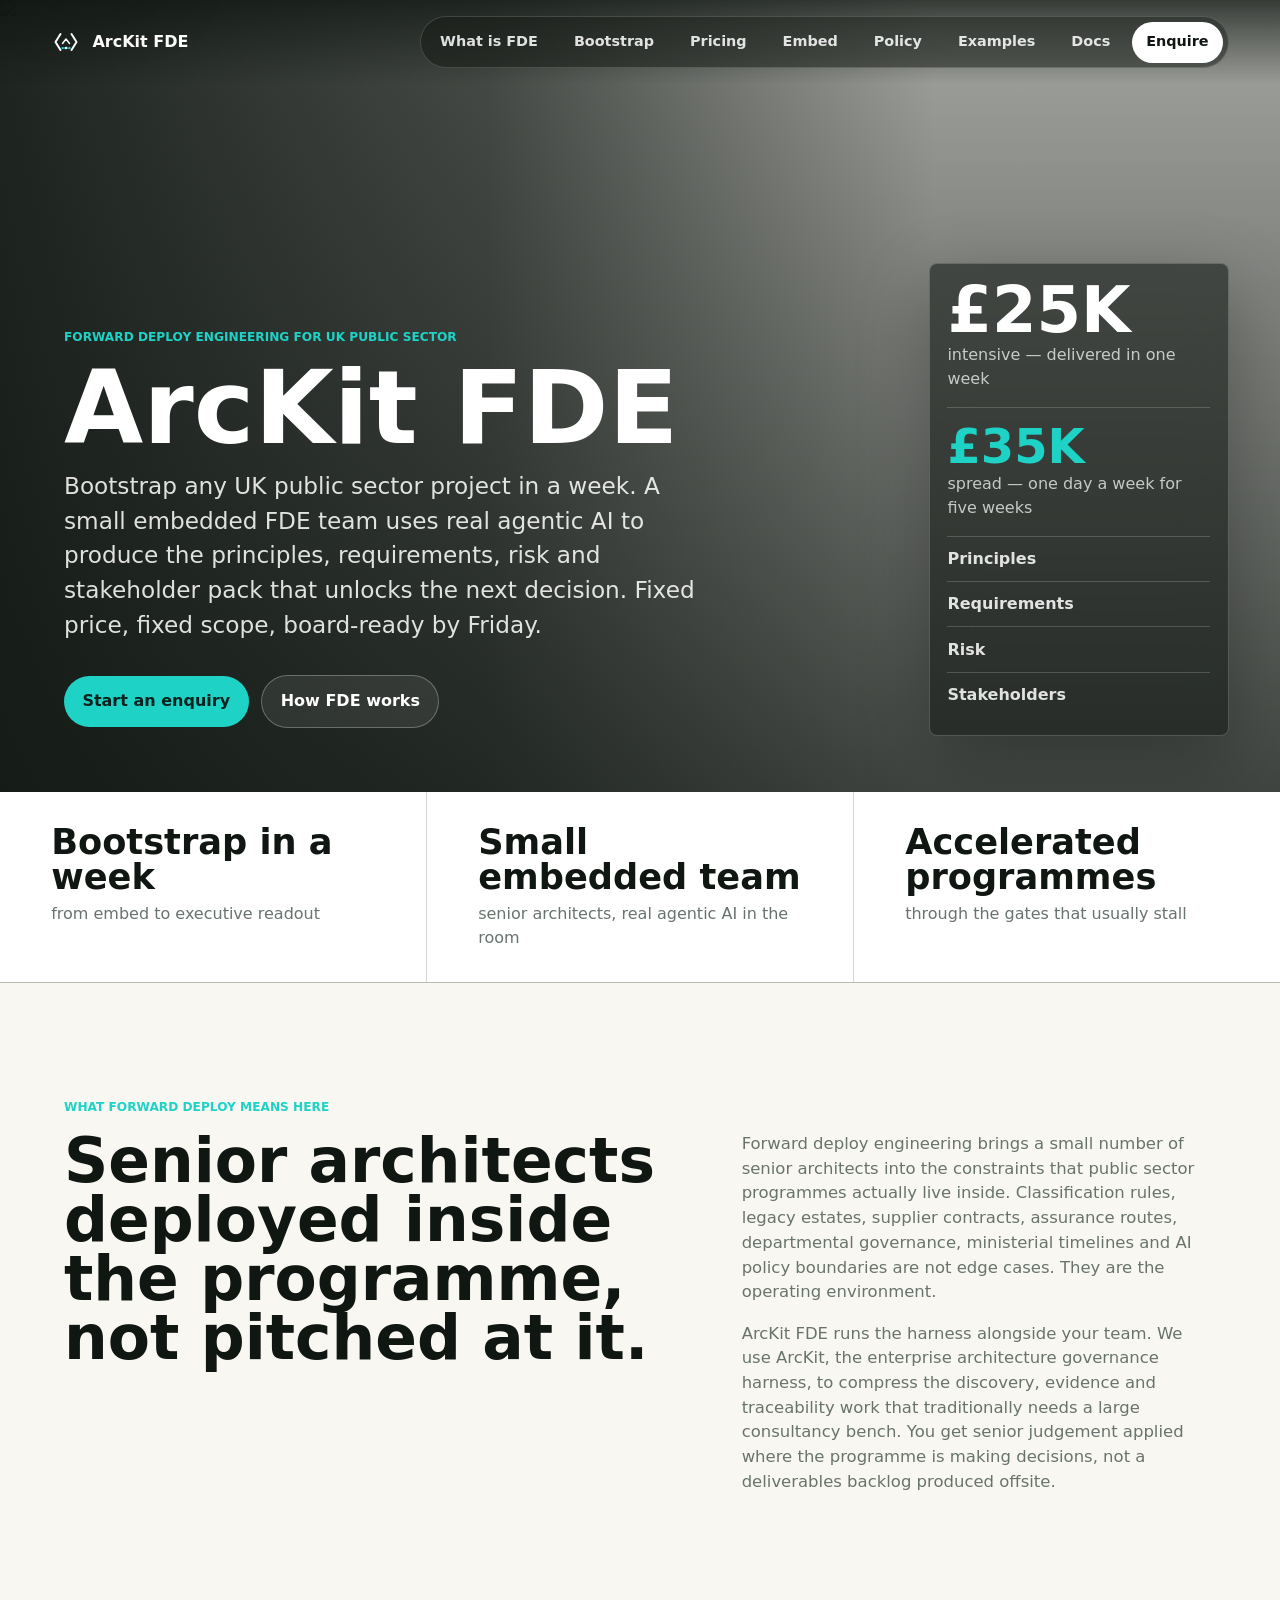
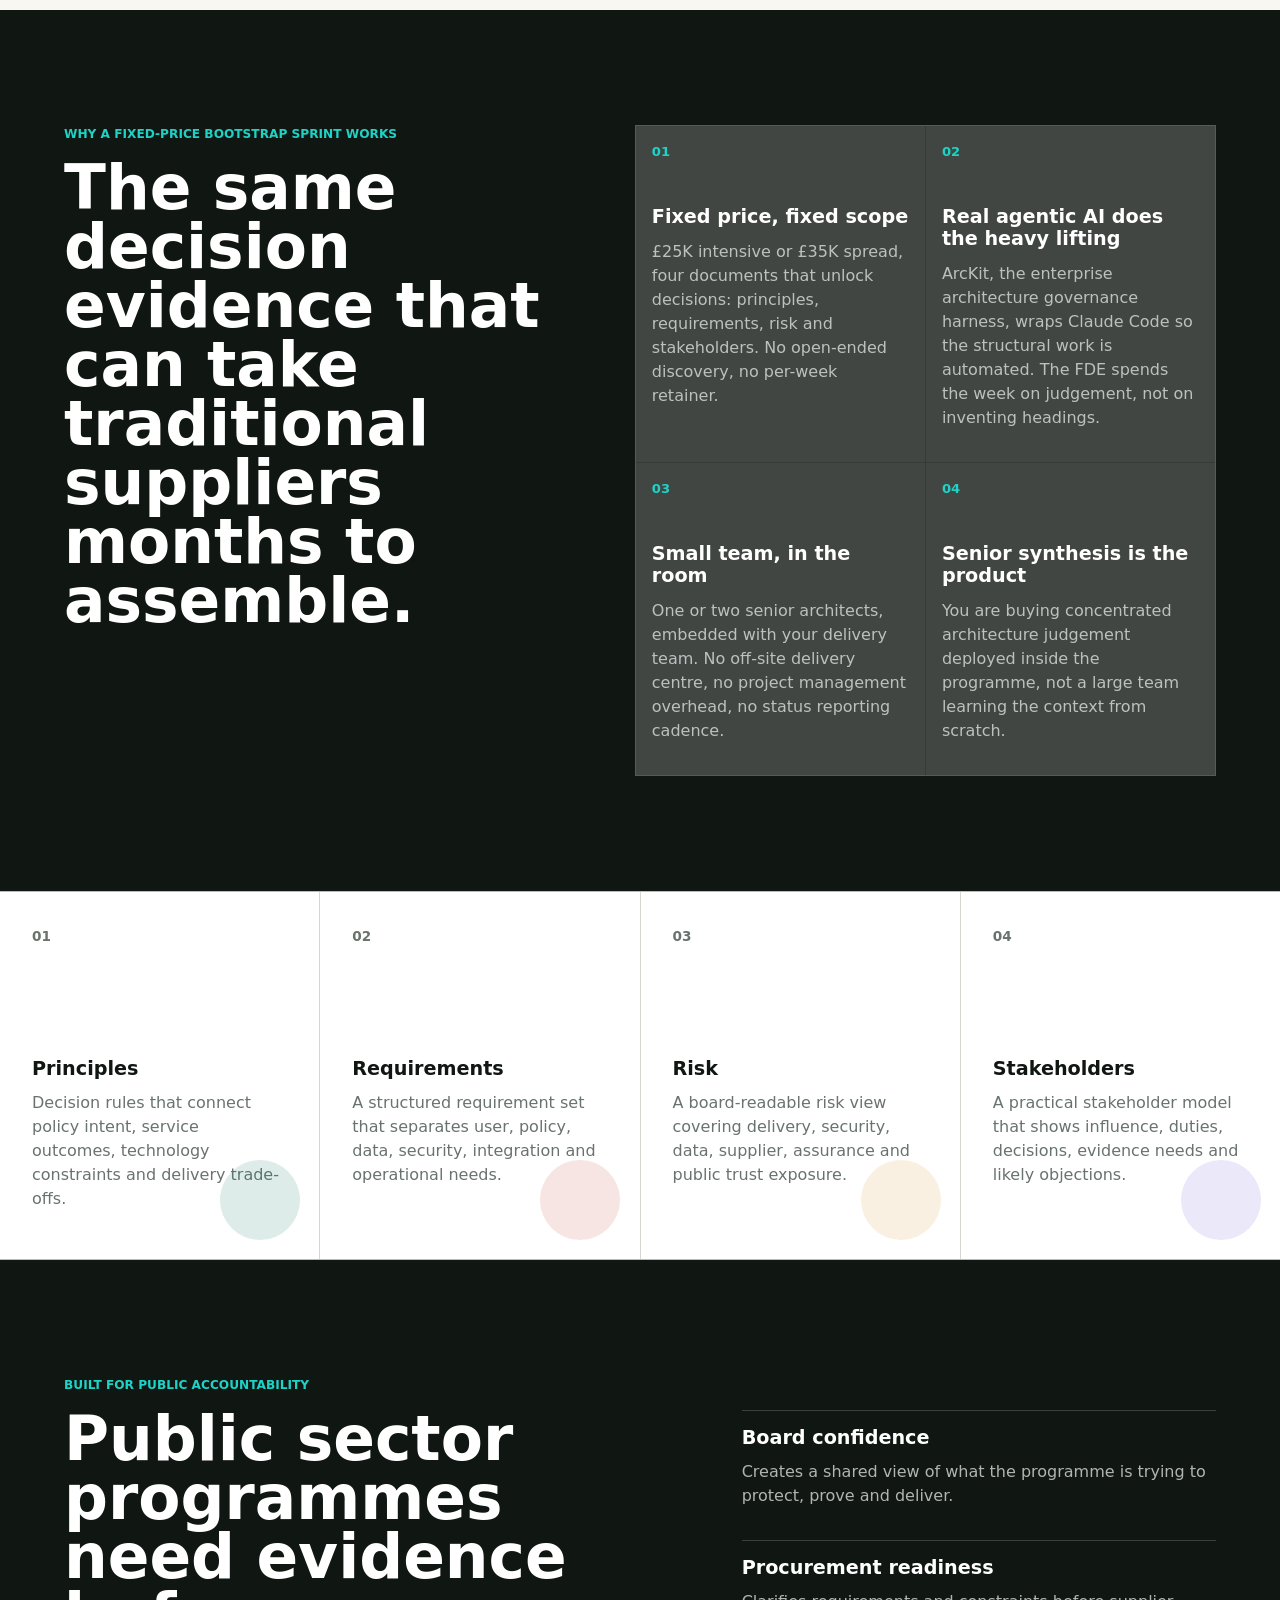
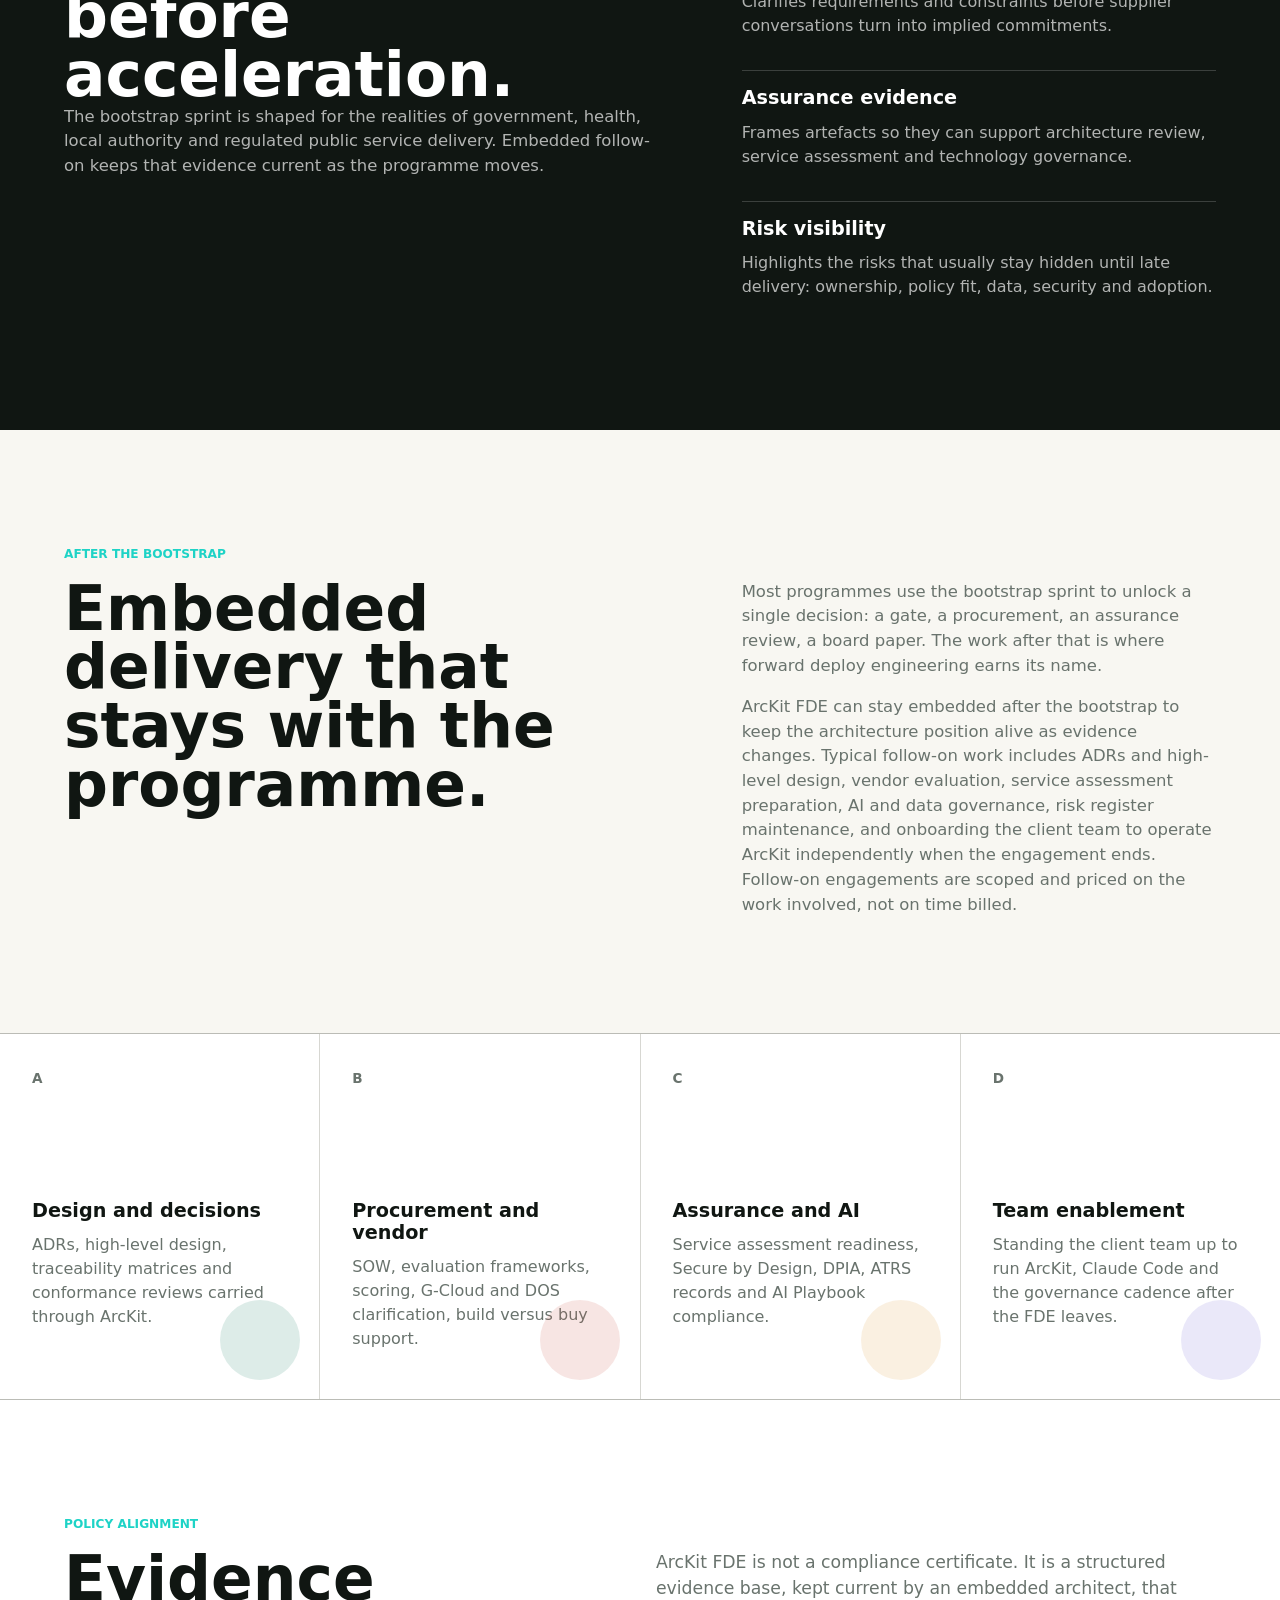
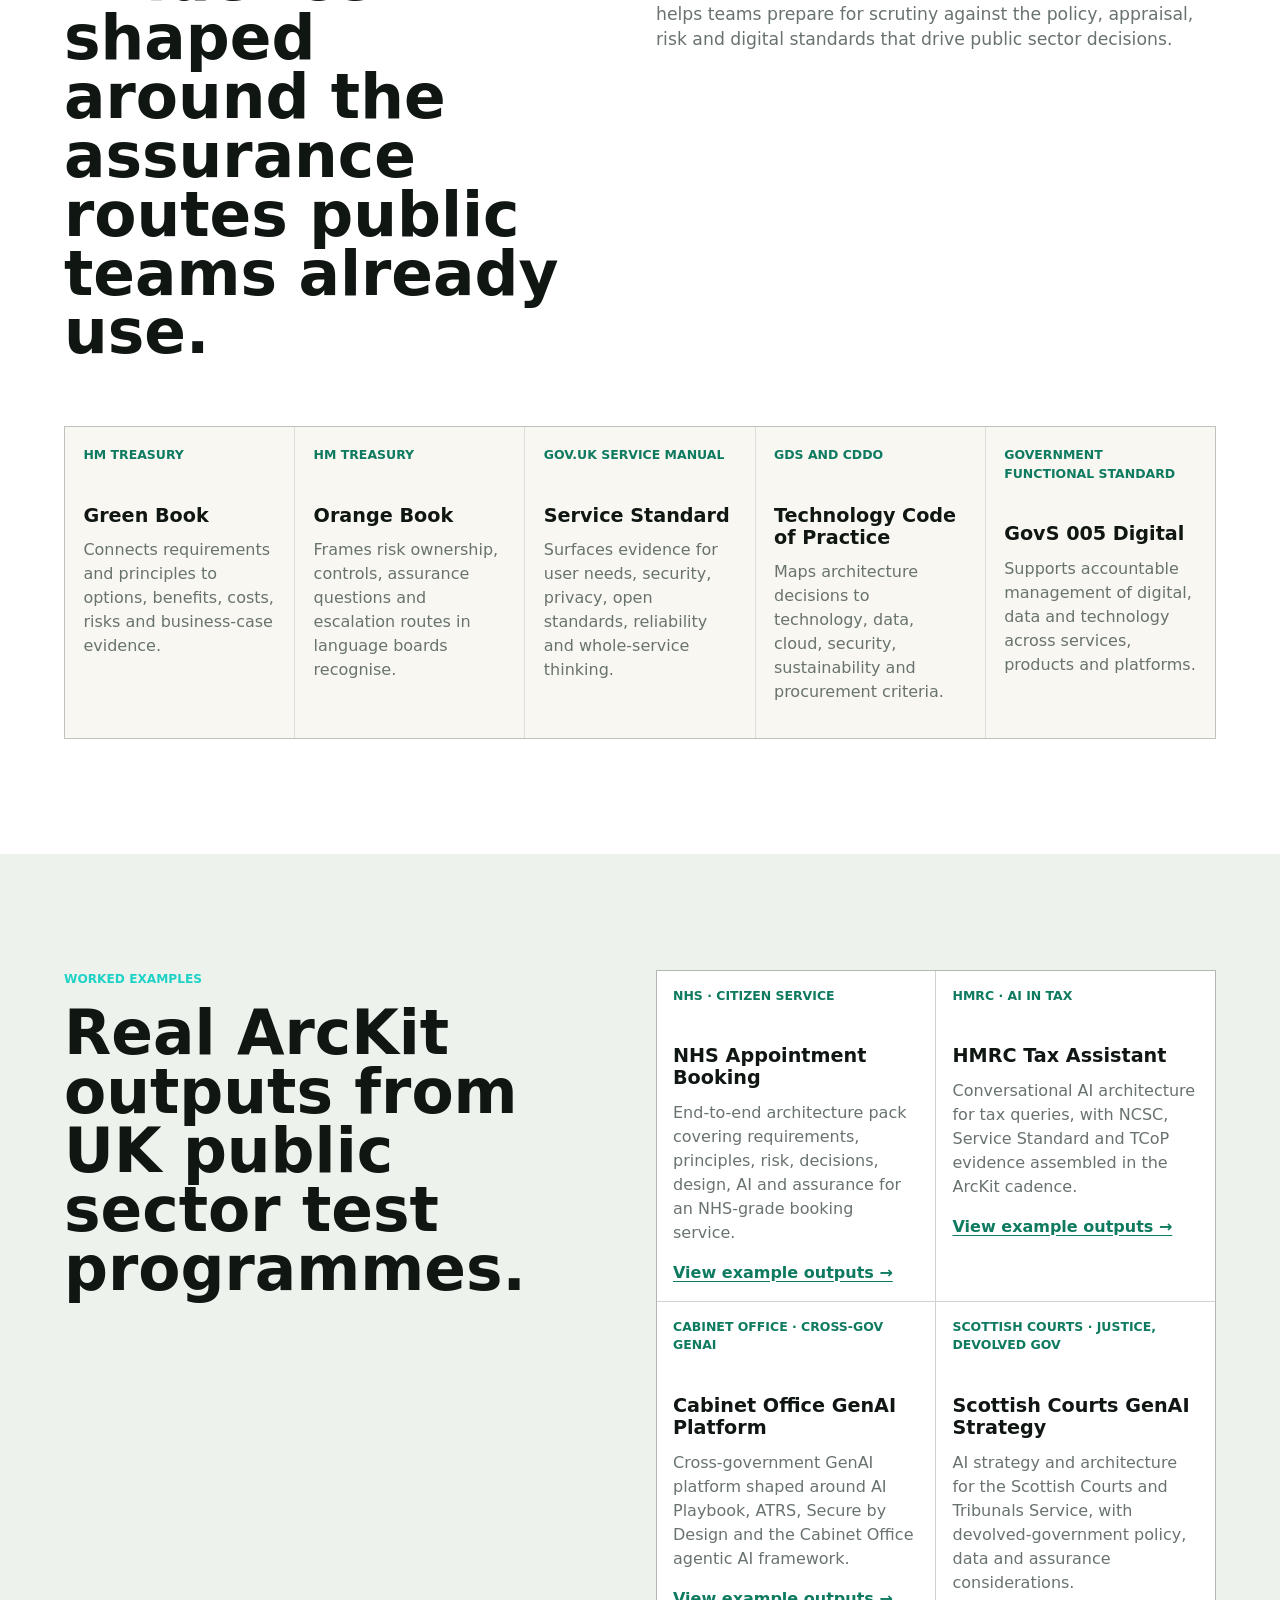
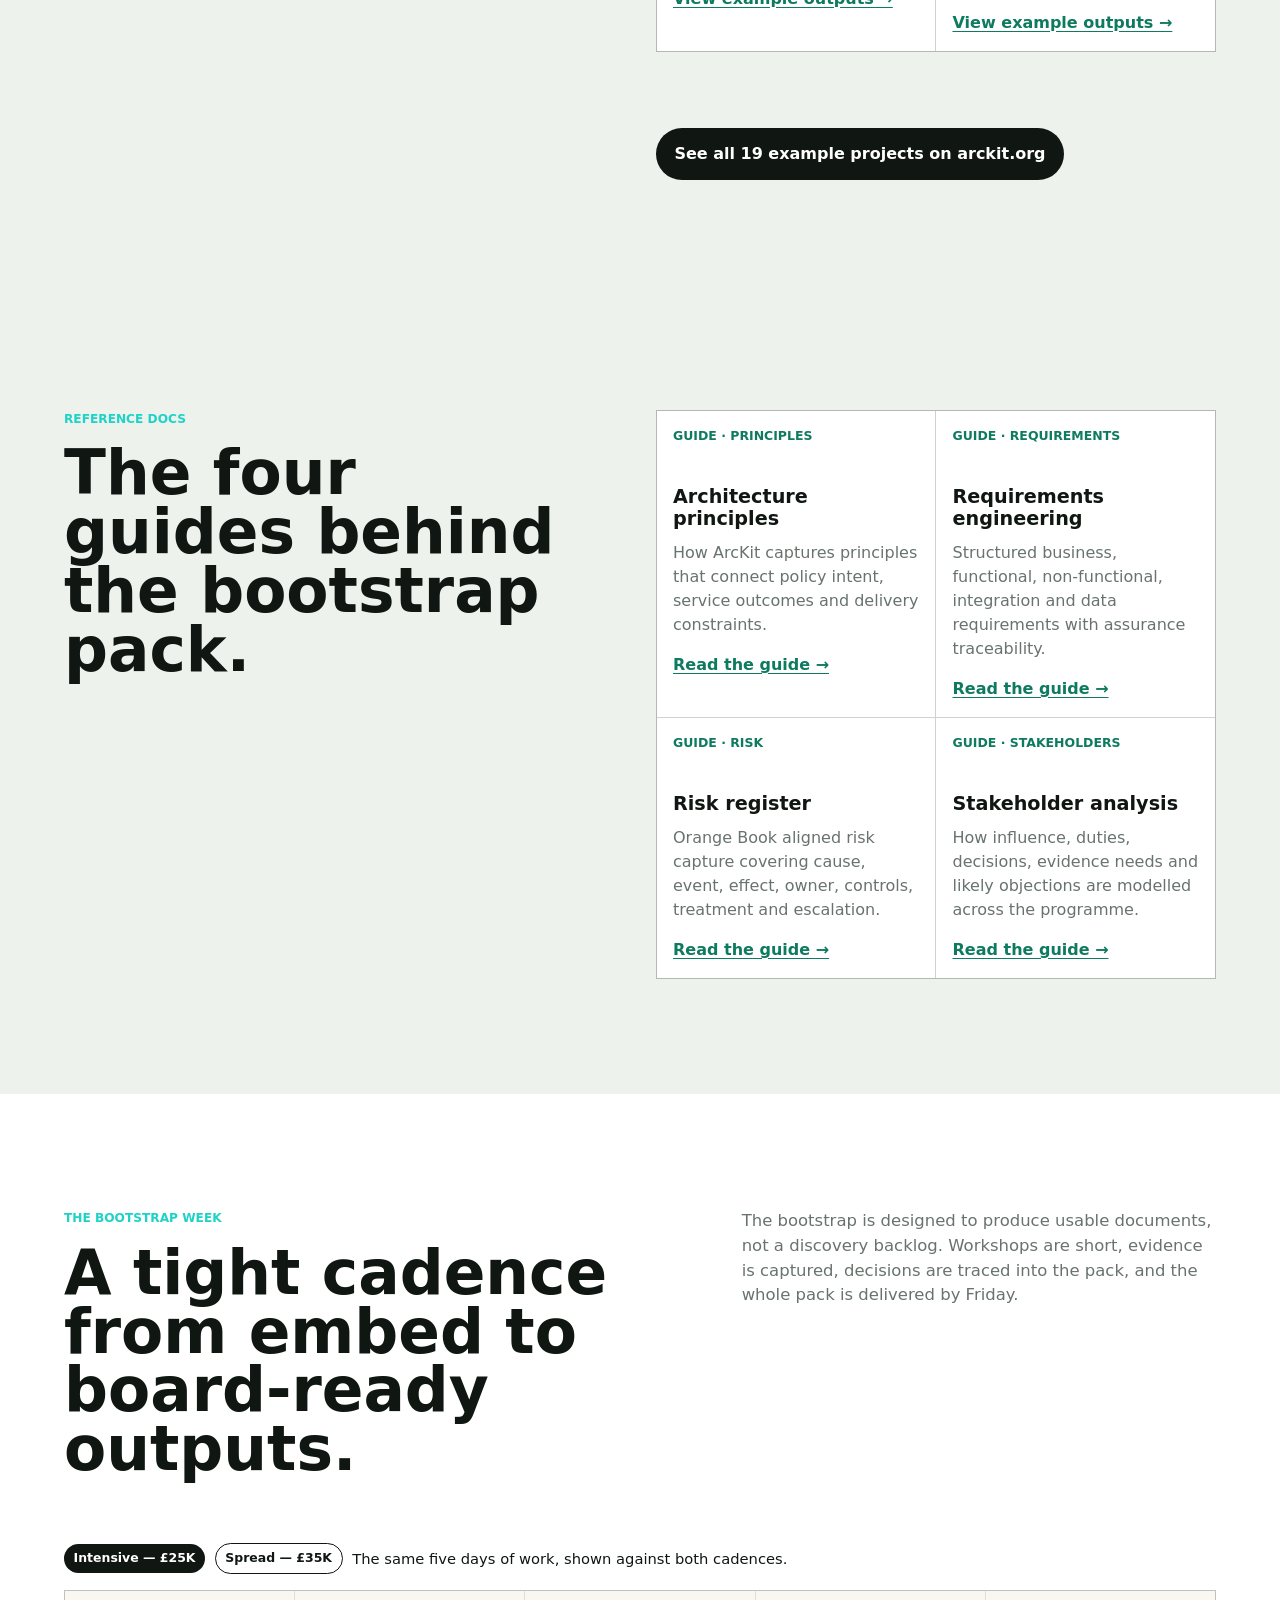
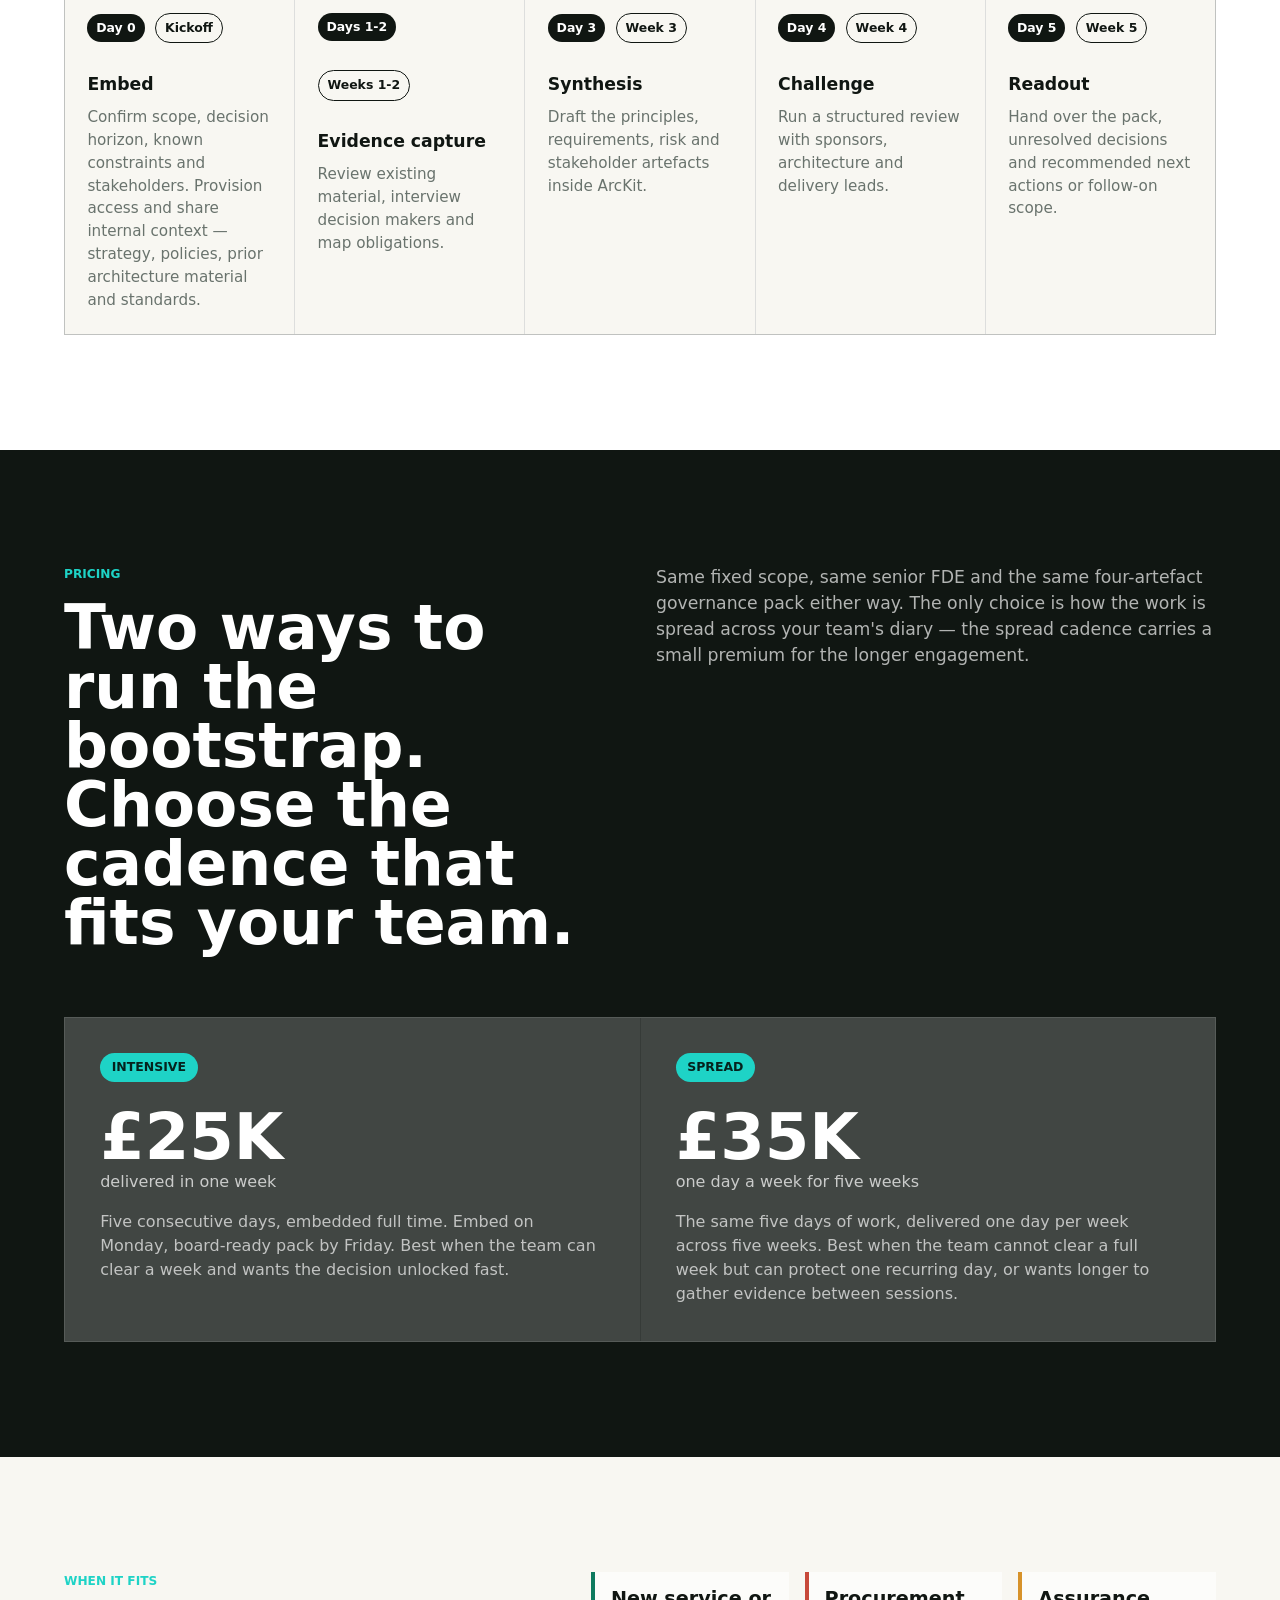
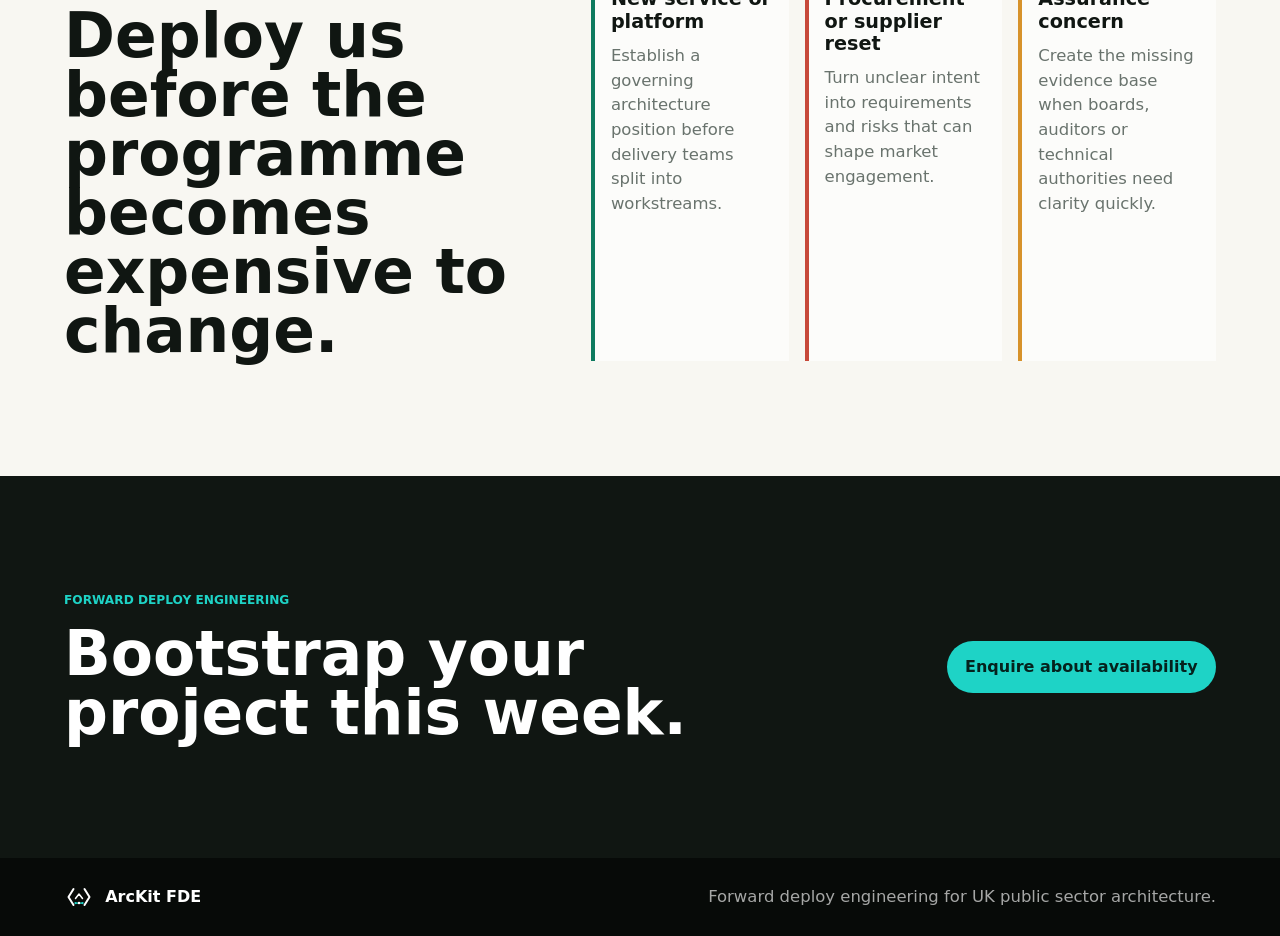
==== index.html @ bac1d110 "feat(brand): reposition FDE site to the harness Aligns the FDE site with the ArcKit v5.5.0 rebrand: " ====
<!doctype html>
<html lang="en">
  <head>
    <meta charset="utf-8">
    <meta name="viewport" content="width=device-width, initial-scale=1">
    <title>ArcKit FDE | Bootstrap any UK public sector project in a week</title>
    <meta
      name="description"
      content="ArcKit Forward Deploy Engineering bootstraps any UK public sector project. £25K intensive in one week, or £35K spread one day a week across five weeks — fixed price for principles, requirements, risk and stakeholders, delivered by embedded senior architects using real agentic AI."
    >
    <meta name="theme-color" content="#101612">
    <link rel="canonical" href="https://tractorjuice.github.io/arckit-fde/">
    <meta property="og:title" content="ArcKit FDE | Bootstrap any UK public sector project in a week">
    <meta
      property="og:description"
      content="Bootstrap any UK public sector project. £25K intensive in one week, or £35K spread across five weeks — fixed price for the four-artefact governance pack, delivered by a small embedded FDE team running real agentic AI."
    >
    <meta property="og:type" content="website">
    <meta property="og:url" content="https://tractorjuice.github.io/arckit-fde/">
    <meta property="og:image" content="https://tractorjuice.github.io/arckit-fde/assets/hero-governance-pack.png">
    <meta name="twitter:card" content="summary_large_image">
    <link rel="icon" href="assets/arckit-mark.svg" type="image/svg+xml">
    <link rel="stylesheet" href="styles.css">
    <script type="application/ld+json">
      {
        "@context": "https://schema.org",
        "@type": "ProfessionalService",
        "name": "ArcKit Forward Deploy Engineering",
        "alternateName": "ArcKit FDE",
        "url": "https://tractorjuice.github.io/arckit-fde/",
        "description": "Forward deploy engineering for UK public sector architecture. Bootstrap any project in a week. Senior architects embedded inside delivery teams using real agentic AI to produce decision-grade governance evidence and accelerate programme delivery.",
        "areaServed": "United Kingdom",
        "offers": [
          {
            "@type": "Offer",
            "name": "Bootstrap sprint — intensive",
            "description": "Fixed-price four-artefact governance pack delivered in one intensive week",
            "price": "25000",
            "priceCurrency": "GBP"
          },
          {
            "@type": "Offer",
            "name": "Bootstrap sprint — spread",
            "description": "Fixed-price four-artefact governance pack delivered one day a week across five weeks",
            "price": "35000",
            "priceCurrency": "GBP"
          }
        ],
        "email": "mark@firstliot.uk",
        "serviceType": "Forward deploy architecture engineering for UK public sector"
      }
    </script>
  </head>
  <body>
    <a class="skip-link" href="#main">Skip to content</a>

    <header class="site-header" aria-label="Primary navigation">
      <a class="brand" href="#top" aria-label="ArcKit FDE home">
        <img src="assets/arckit-mark.svg" width="30" height="30" alt="">
        <span>ArcKit FDE</span>
      </a>
      <button class="nav-toggle" type="button" aria-expanded="false" aria-controls="primary-nav" aria-label="Open menu" onclick="var n=document.getElementById('primary-nav');var o=n.classList.toggle('nav--open');this.setAttribute('aria-expanded',o);this.setAttribute('aria-label',o?'Close menu':'Open menu')">
        <span class="nav-toggle__bar" aria-hidden="true"></span>
        <span class="nav-toggle__bar" aria-hidden="true"></span>
        <span class="nav-toggle__bar" aria-hidden="true"></span>
      </button>
      <nav id="primary-nav" onclick="if(event.target.tagName==='A'){this.classList.remove('nav--open');var b=document.querySelector('.nav-toggle');if(b){b.setAttribute('aria-expanded','false');b.setAttribute('aria-label','Open menu')}}">
        <a href="#what">What is FDE</a>
        <a href="#offer">Bootstrap</a>
        <a href="#pricing">Pricing</a>
        <a href="#embed">Embed</a>
        <a href="#policy">Policy</a>
        <a href="#examples">Examples</a>
        <a href="#docs">Docs</a>
        <a class="nav-cta" href="mailto:mark@firstliot.uk?subject=ArcKit%20FDE%20enquiry">Enquire</a>
      </nav>
    </header>

    <main id="main">
      <section class="hero" id="top" aria-labelledby="hero-title">
        <img class="hero-media" src="assets/hero-governance-pack.png" width="1672" height="941" fetchpriority="high" alt="Architecture governance documents and dashboard in a public sector office">
        <div class="hero-shade" aria-hidden="true"></div>
        <div class="hero-content">
          <p class="eyebrow">Forward Deploy Engineering for UK public sector</p>
          <h1 id="hero-title">ArcKit FDE</h1>
          <p class="hero-copy">
            Bootstrap any UK public sector project in a week. A small embedded FDE team uses real agentic AI to produce the principles, requirements, risk and stakeholder pack that unlocks the next decision. Fixed price, fixed scope, board-ready by Friday.
          </p>
          <div class="hero-actions">
            <a class="button primary" href="mailto:mark@firstliot.uk?subject=ArcKit%20FDE%20enquiry">Start an enquiry</a>
            <a class="button secondary" href="#what">How FDE works</a>
          </div>
        </div>
        <aside class="hero-panel" aria-label="Engagement summary">
          <span class="price">£25K</span>
          <span class="price-note">intensive &mdash; delivered in one week</span>
          <span class="price price-alt">£35K</span>
          <span class="price-note">spread &mdash; one day a week for five weeks</span>
          <span class="panel-line">Principles</span>
          <span class="panel-line">Requirements</span>
          <span class="panel-line">Risk</span>
          <span class="panel-line">Stakeholders</span>
        </aside>
      </section>

      <section class="signal-band" aria-label="Forward deploy outcomes">
        <div>
          <strong>Bootstrap in a week</strong>
          <span>from embed to executive readout</span>
        </div>
        <div>
          <strong>Small embedded team</strong>
          <span>senior architects, real agentic AI in the room</span>
        </div>
        <div>
          <strong>Accelerated programmes</strong>
          <span>through the gates that usually stall</span>
        </div>
      </section>

      <section class="section intro" id="what">
        <div class="section-kicker">What forward deploy means here</div>
        <div class="split">
          <div>
            <h2>Senior architects deployed inside the programme, not pitched at it.</h2>
          </div>
          <div class="intro-copy">
            <p>
              Forward deploy engineering brings a small number of senior architects into the constraints that public sector programmes actually live inside. Classification rules, legacy estates, supplier contracts, assurance routes, departmental governance, ministerial timelines and AI policy boundaries are not edge cases. They are the operating environment.
            </p>
            <p>
              ArcKit FDE runs the harness alongside your team. We use ArcKit, the enterprise architecture governance harness, to compress the discovery, evidence and traceability work that traditionally needs a large consultancy bench. You get senior judgement applied where the programme is making decisions, not a deliverables backlog produced offsite.
            </p>
          </div>
        </div>
      </section>

      <section class="value-section" aria-labelledby="value-title">
        <div>
          <div class="section-kicker">Why a fixed-price bootstrap sprint works</div>
          <h2 id="value-title">The same decision evidence that can take traditional suppliers months to assemble.</h2>
        </div>
        <div class="value-grid">
          <article>
            <span>01</span>
            <h3>Fixed price, fixed scope</h3>
            <p>£25K intensive or £35K spread, four documents that unlock decisions: principles, requirements, risk and stakeholders. No open-ended discovery, no per-week retainer.</p>
          </article>
          <article>
            <span>02</span>
            <h3>Real agentic AI does the heavy lifting</h3>
            <p>ArcKit, the enterprise architecture governance harness, wraps Claude Code so the structural work is automated. The FDE spends the week on judgement, not on inventing headings.</p>
          </article>
          <article>
            <span>03</span>
            <h3>Small team, in the room</h3>
            <p>One or two senior architects, embedded with your delivery team. No off-site delivery centre, no project management overhead, no status reporting cadence.</p>
          </article>
          <article>
            <span>04</span>
            <h3>Senior synthesis is the product</h3>
            <p>You are buying concentrated architecture judgement deployed inside the programme, not a large team learning the context from scratch.</p>
          </article>
        </div>
      </section>

      <section class="document-grid" id="offer" aria-label="Bootstrap pack">
        <article class="doc-card accent-green">
          <span class="doc-index">01</span>
          <h3>Principles</h3>
          <p>Decision rules that connect policy intent, service outcomes, technology constraints and delivery trade-offs.</p>
        </article>
        <article class="doc-card accent-red">
          <span class="doc-index">02</span>
          <h3>Requirements</h3>
          <p>A structured requirement set that separates user, policy, data, security, integration and operational needs.</p>
        </article>
        <article class="doc-card accent-amber">
          <span class="doc-index">03</span>
          <h3>Risk</h3>
          <p>A board-readable risk view covering delivery, security, data, supplier, assurance and public trust exposure.</p>
        </article>
        <article class="doc-card accent-ink">
          <span class="doc-index">04</span>
          <h3>Stakeholders</h3>
          <p>A practical stakeholder model that shows influence, duties, decisions, evidence needs and likely objections.</p>
        </article>
      </section>

      <section class="section public-sector" id="public-sector">
        <div class="section-kicker">Built for public accountability</div>
        <div class="split">
          <div>
            <h2>Public sector programmes need evidence before acceleration.</h2>
            <p class="lead">
              The bootstrap sprint is shaped for the realities of government, health, local authority and regulated public service delivery. Embedded follow-on keeps that evidence current as the programme moves.
            </p>
          </div>
          <div class="benefit-list">
            <div>
              <h3>Board confidence</h3>
              <p>Creates a shared view of what the programme is trying to protect, prove and deliver.</p>
            </div>
            <div>
              <h3>Procurement readiness</h3>
              <p>Clarifies requirements and constraints before supplier conversations turn into implied commitments.</p>
            </div>
            <div>
              <h3>Assurance evidence</h3>
              <p>Frames artefacts so they can support architecture review, service assessment and technology governance.</p>
            </div>
            <div>
              <h3>Risk visibility</h3>
              <p>Highlights the risks that usually stay hidden until late delivery: ownership, policy fit, data, security and adoption.</p>
            </div>
          </div>
        </div>
      </section>

      <section class="section intro" id="embed">
        <div class="section-kicker">After the bootstrap</div>
        <div class="split">
          <div>
            <h2>Embedded delivery that stays with the programme.</h2>
          </div>
          <div class="intro-copy">
            <p>
              Most programmes use the bootstrap sprint to unlock a single decision: a gate, a procurement, an assurance review, a board paper. The work after that is where forward deploy engineering earns its name.
            </p>
            <p>
              ArcKit FDE can stay embedded after the bootstrap to keep the architecture position alive as evidence changes. Typical follow-on work includes ADRs and high-level design, vendor evaluation, service assessment preparation, AI and data governance, risk register maintenance, and onboarding the client team to operate ArcKit independently when the engagement ends. Follow-on engagements are scoped and priced on the work involved, not on time billed.
            </p>
          </div>
        </div>
      </section>

      <section class="document-grid" aria-label="Forward deploy follow-on areas">
        <article class="doc-card accent-green">
          <span class="doc-index">A</span>
          <h3>Design and decisions</h3>
          <p>ADRs, high-level design, traceability matrices and conformance reviews carried through ArcKit.</p>
        </article>
        <article class="doc-card accent-red">
          <span class="doc-index">B</span>
          <h3>Procurement and vendor</h3>
          <p>SOW, evaluation frameworks, scoring, G-Cloud and DOS clarification, build versus buy support.</p>
        </article>
        <article class="doc-card accent-amber">
          <span class="doc-index">C</span>
          <h3>Assurance and AI</h3>
          <p>Service assessment readiness, Secure by Design, DPIA, ATRS records and AI Playbook compliance.</p>
        </article>
        <article class="doc-card accent-ink">
          <span class="doc-index">D</span>
          <h3>Team enablement</h3>
          <p>Standing the client team up to run ArcKit, Claude Code and the governance cadence after the FDE leaves.</p>
        </article>
      </section>

      <section class="policy-section" id="policy" aria-labelledby="policy-title">
        <div class="section-kicker">Policy alignment</div>
        <div class="policy-header">
          <h2 id="policy-title">Evidence shaped around the assurance routes public teams already use.</h2>
          <p>
            ArcKit FDE is not a compliance certificate. It is a structured evidence base, kept current by an embedded architect, that helps teams prepare for scrutiny against the policy, appraisal, risk and digital standards that drive public sector decisions.
          </p>
        </div>
        <div class="policy-grid">
          <a href="https://www.gov.uk/government/publications/the-green-book-appraisal-and-evaluation-in-central-government" rel="noopener">
            <span>HM Treasury</span>
            <h3>Green Book</h3>
            <p>Connects requirements and principles to options, benefits, costs, risks and business-case evidence.</p>
          </a>
          <a href="https://www.gov.uk/government/publications/orange-book" rel="noopener">
            <span>HM Treasury</span>
            <h3>Orange Book</h3>
            <p>Frames risk ownership, controls, assurance questions and escalation routes in language boards recognise.</p>
          </a>
          <a href="https://www.gov.uk/service-manual/digital-by-default" rel="noopener">
            <span>GOV.UK Service Manual</span>
            <h3>Service Standard</h3>
            <p>Surfaces evidence for user needs, security, privacy, open standards, reliability and whole-service thinking.</p>
          </a>
          <a href="https://www.gov.uk/guidance/the-technology-code-of-practice" rel="noopener">
            <span>GDS and CDDO</span>
            <h3>Technology Code of Practice</h3>
            <p>Maps architecture decisions to technology, data, cloud, security, sustainability and procurement criteria.</p>
          </a>
          <a href="https://www.gov.uk/government/publications/government-functional-standard-govs-005-digital" rel="noopener">
            <span>Government functional standard</span>
            <h3>GovS 005 Digital</h3>
            <p>Supports accountable management of digital, data and technology across services, products and platforms.</p>
          </a>
        </div>
      </section>

      <section class="samples-section" id="examples" aria-labelledby="examples-title">
        <div>
          <div class="section-kicker">Worked examples</div>
          <h2 id="examples-title">Real ArcKit outputs from UK public sector test programmes.</h2>
        </div>
        <div class="sample-preview">
          <article>
            <span>NHS &middot; citizen service</span>
            <h3>NHS Appointment Booking</h3>
            <p>End-to-end architecture pack covering requirements, principles, risk, decisions, design, AI and assurance for an NHS-grade booking service.</p>
            <p><a href="https://tractorjuice.github.io/arckit-test-project-v7-nhs-appointment/" rel="noopener">View example outputs &rarr;</a></p>
          </article>
          <article>
            <span>HMRC &middot; AI in tax</span>
            <h3>HMRC Tax Assistant</h3>
            <p>Conversational AI architecture for tax queries, with NCSC, Service Standard and TCoP evidence assembled in the ArcKit cadence.</p>
            <p><a href="https://tractorjuice.github.io/arckit-test-project-v2-hmrc-chatbot/" rel="noopener">View example outputs &rarr;</a></p>
          </article>
          <article>
            <span>Cabinet Office &middot; cross-gov GenAI</span>
            <h3>Cabinet Office GenAI Platform</h3>
            <p>Cross-government GenAI platform shaped around AI Playbook, ATRS, Secure by Design and the Cabinet Office agentic AI framework.</p>
            <p><a href="https://tractorjuice.github.io/arckit-test-project-v9-cabinet-office-genai/" rel="noopener">View example outputs &rarr;</a></p>
          </article>
          <article>
            <span>Scottish Courts &middot; justice, devolved gov</span>
            <h3>Scottish Courts GenAI Strategy</h3>
            <p>AI strategy and architecture for the Scottish Courts and Tribunals Service, with devolved-government policy, data and assurance considerations.</p>
            <p><a href="https://tractorjuice.github.io/arckit-test-project-v14-scottish-courts/" rel="noopener">View example outputs &rarr;</a></p>
          </article>
        </div>
        <a class="button dark" href="https://arckit.org/use-cases.html" rel="noopener">See all 19 example projects on arckit.org</a>
      </section>

      <section class="samples-section" id="docs" aria-labelledby="docs-title">
        <div>
          <div class="section-kicker">Reference docs</div>
          <h2 id="docs-title">The four guides behind the bootstrap pack.</h2>
        </div>
        <div class="sample-preview">
          <article>
            <span>Guide &middot; principles</span>
            <h3>Architecture principles</h3>
            <p>How ArcKit captures principles that connect policy intent, service outcomes and delivery constraints.</p>
            <p><a href="https://arckit.org/guide-viewer.html?guide=principles" rel="noopener">Read the guide &rarr;</a></p>
          </article>
          <article>
            <span>Guide &middot; requirements</span>
            <h3>Requirements engineering</h3>
            <p>Structured business, functional, non-functional, integration and data requirements with assurance traceability.</p>
            <p><a href="https://arckit.org/guide-viewer.html?guide=requirements" rel="noopener">Read the guide &rarr;</a></p>
          </article>
          <article>
            <span>Guide &middot; risk</span>
            <h3>Risk register</h3>
            <p>Orange Book aligned risk capture covering cause, event, effect, owner, controls, treatment and escalation.</p>
            <p><a href="https://arckit.org/guide-viewer.html?guide=risk" rel="noopener">Read the guide &rarr;</a></p>
          </article>
          <article>
            <span>Guide &middot; stakeholders</span>
            <h3>Stakeholder analysis</h3>
            <p>How influence, duties, decisions, evidence needs and likely objections are modelled across the programme.</p>
            <p><a href="https://arckit.org/guide-viewer.html?guide=stakeholders" rel="noopener">Read the guide &rarr;</a></p>
          </article>
        </div>
      </section>

      <section class="delivery" id="delivery" aria-labelledby="delivery-title">
        <div class="delivery-header">
          <div>
            <div class="section-kicker">The bootstrap week</div>
            <h2 id="delivery-title">A tight cadence from embed to board-ready outputs.</h2>
          </div>
          <p>
            The bootstrap is designed to produce usable documents, not a discovery backlog. Workshops are short, evidence is captured, decisions are traced into the pack, and the whole pack is delivered by Friday.
          </p>
        </div>
        <p class="timeline-legend">
          <span class="timeline-key intensive">Intensive &mdash; &pound;25K</span>
          <span class="timeline-key spread">Spread &mdash; &pound;35K</span>
          The same five days of work, shown against both cadences.
        </p>
        <ol class="timeline">
          <li>
            <span>Day 0</span>
            <span class="timeline-alt">Kickoff</span>
            <strong>Embed</strong>
            <p>Confirm scope, decision horizon, known constraints and stakeholders. Provision access and share internal context — strategy, policies, prior architecture material and standards.</p>
          </li>
          <li>
            <span>Days 1-2</span>
            <span class="timeline-alt">Weeks 1-2</span>
            <strong>Evidence capture</strong>
            <p>Review existing material, interview decision makers and map obligations.</p>
          </li>
          <li>
            <span>Day 3</span>
            <span class="timeline-alt">Week 3</span>
            <strong>Synthesis</strong>
            <p>Draft the principles, requirements, risk and stakeholder artefacts inside ArcKit.</p>
          </li>
          <li>
            <span>Day 4</span>
            <span class="timeline-alt">Week 4</span>
            <strong>Challenge</strong>
            <p>Run a structured review with sponsors, architecture and delivery leads.</p>
          </li>
          <li>
            <span>Day 5</span>
            <span class="timeline-alt">Week 5</span>
            <strong>Readout</strong>
            <p>Hand over the pack, unresolved decisions and recommended next actions or follow-on scope.</p>
          </li>
        </ol>
      </section>

      <section class="pricing" id="pricing" aria-labelledby="pricing-title">
        <div class="pricing-header">
          <div>
            <div class="section-kicker">Pricing</div>
            <h2 id="pricing-title">Two ways to run the bootstrap. Choose the cadence that fits your team.</h2>
          </div>
          <p>
            Same fixed scope, same senior FDE and the same four-artefact governance pack either way. The only choice is how the work is spread across your team's diary — the spread cadence carries a small premium for the longer engagement.
          </p>
        </div>
        <div class="pricing-grid">
          <article class="pricing-card">
            <span class="pricing-tag">Intensive</span>
            <span class="price">£25K</span>
            <span class="price-note">delivered in one week</span>
            <p>Five consecutive days, embedded full time. Embed on Monday, board-ready pack by Friday. Best when the team can clear a week and wants the decision unlocked fast.</p>
          </article>
          <article class="pricing-card">
            <span class="pricing-tag">Spread</span>
            <span class="price">£35K</span>
            <span class="price-note">one day a week for five weeks</span>
            <p>The same five days of work, delivered one day per week across five weeks. Best when the team cannot clear a full week but can protect one recurring day, or wants longer to gather evidence between sessions.</p>
          </article>
        </div>
      </section>

      <section class="outcomes" aria-label="When to use ArcKit FDE">
        <div class="outcome-copy">
          <div class="section-kicker">When it fits</div>
          <h2>Deploy us before the programme becomes expensive to change.</h2>
        </div>
        <div class="outcome-columns">
          <div>
            <h3>New service or platform</h3>
            <p>Establish a governing architecture position before delivery teams split into workstreams.</p>
          </div>
          <div>
            <h3>Procurement or supplier reset</h3>
            <p>Turn unclear intent into requirements and risks that can shape market engagement.</p>
          </div>
          <div>
            <h3>Assurance concern</h3>
            <p>Create the missing evidence base when boards, auditors or technical authorities need clarity quickly.</p>
          </div>
        </div>
      </section>

      <section class="cta-section" aria-labelledby="cta-title">
        <div>
          <p class="eyebrow">Forward deploy engineering</p>
          <h2 id="cta-title">Bootstrap your project this week.</h2>
        </div>
        <a class="button primary" href="mailto:mark@firstliot.uk?subject=ArcKit%20FDE%20enquiry">Enquire about availability</a>
      </section>
    </main>

    <footer>
      <div class="footer-brand">
        <img src="assets/arckit-mark.svg" width="30" height="30" alt="">
        <span>ArcKit FDE</span>
      </div>
      <p>Forward deploy engineering for UK public sector architecture.</p>
    </footer>
  </body>
</html>
---- styles.css ----
:root {
  --ink: #101612;
  --ink-soft: #26332d;
  --paper: #f8f7f2;
  --white: #ffffff;
  --muted: #69736d;
  --line: rgba(16, 22, 18, 0.14);
  --green: #0e7a5f;
  --green-bright: #1ed3c6;
  --red: #c7493a;
  --amber: #d7922a;
  --violet: #6b5bd6;
  --shadow: 0 24px 70px rgba(16, 22, 18, 0.16);
  color-scheme: light;
}

* {
  box-sizing: border-box;
}

html {
  scroll-behavior: smooth;
}

body {
  margin: 0;
  background: var(--paper);
  color: var(--ink);
  font-family: Inter, ui-sans-serif, system-ui, -apple-system, BlinkMacSystemFont, "Segoe UI", sans-serif;
  line-height: 1.5;
}

body::selection {
  background: rgba(30, 211, 198, 0.32);
}

a {
  color: inherit;
  text-decoration: none;
}

img {
  display: block;
  max-width: 100%;
}

.skip-link {
  position: fixed;
  top: 1rem;
  left: 1rem;
  z-index: 20;
  transform: translateY(-180%);
  border-radius: 999px;
  background: var(--white);
  color: var(--ink);
  padding: 0.75rem 1rem;
  box-shadow: var(--shadow);
  transition: transform 0.2s ease;
}

.skip-link:focus {
  transform: translateY(0);
}

.site-header {
  position: fixed;
  top: 0;
  left: 0;
  right: 0;
  z-index: 10;
  display: flex;
  align-items: center;
  justify-content: space-between;
  gap: 1rem;
  padding: 1rem clamp(1rem, 4vw, 3.5rem);
  color: var(--white);
}

.site-header::before {
  content: "";
  position: absolute;
  inset: 0;
  z-index: -1;
  background: linear-gradient(180deg, rgba(16, 22, 18, 0.74), rgba(16, 22, 18, 0));
  pointer-events: none;
}

.subpage .site-header {
  position: sticky;
  background: var(--ink);
}

.subpage .site-header::before {
  display: none;
}

.brand,
.footer-brand {
  display: inline-flex;
  align-items: center;
  gap: 0.7rem;
  font-weight: 760;
}

.brand img,
.footer-brand img {
  width: 30px;
  height: auto;
}

nav {
  display: flex;
  align-items: center;
  gap: 0.45rem;
  border: 1px solid rgba(255, 255, 255, 0.16);
  border-radius: 999px;
  background: rgba(16, 22, 18, 0.44);
  padding: 0.3rem;
  backdrop-filter: blur(18px);
}

nav a {
  border-radius: 999px;
  padding: 0.6rem 0.9rem;
  color: rgba(255, 255, 255, 0.86);
  font-size: 0.9rem;
  font-weight: 680;
}

nav a:hover,
nav a:focus-visible {
  background: rgba(255, 255, 255, 0.13);
  color: var(--white);
}

.nav-cta {
  background: var(--white);
  color: var(--ink);
}

.nav-toggle {
  display: none;
  width: 2.75rem;
  height: 2.75rem;
  flex-direction: column;
  align-items: center;
  justify-content: center;
  gap: 0.32rem;
  border: 1px solid rgba(255, 255, 255, 0.22);
  border-radius: 999px;
  background: rgba(16, 22, 18, 0.5);
  padding: 0;
  color: var(--white);
  cursor: pointer;
  backdrop-filter: blur(18px);
}

.nav-toggle:focus-visible {
  outline: 2px solid var(--green-bright);
  outline-offset: 2px;
}

.nav-toggle__bar {
  width: 1.1rem;
  height: 2px;
  border-radius: 2px;
  background: currentColor;
  transition: transform 0.2s ease, opacity 0.2s ease;
}

.nav-toggle[aria-expanded="true"] .nav-toggle__bar:nth-child(1) {
  transform: translateY(0.41rem) rotate(45deg);
}

.nav-toggle[aria-expanded="true"] .nav-toggle__bar:nth-child(2) {
  opacity: 0;
}

.nav-toggle[aria-expanded="true"] .nav-toggle__bar:nth-child(3) {
  transform: translateY(-0.41rem) rotate(-45deg);
}

.subpage .nav-toggle {
  background: rgba(255, 255, 255, 0.08);
}

.hero {
  position: relative;
  display: grid;
  min-height: 88svh;
  overflow: hidden;
  padding: 8rem clamp(1rem, 5vw, 4rem) 4rem;
  color: var(--white);
}

.hero-media,
.hero-shade {
  position: absolute;
  inset: 0;
  width: 100%;
  height: 100%;
}

.hero-media {
  object-fit: cover;
  object-position: center;
}

.hero-shade {
  background:
    linear-gradient(90deg, rgba(16, 22, 18, 0.92) 0%, rgba(16, 22, 18, 0.72) 38%, rgba(16, 22, 18, 0.26) 73%),
    linear-gradient(180deg, rgba(16, 22, 18, 0.14) 0%, rgba(16, 22, 18, 0.72) 100%);
}

.hero-content {
  position: relative;
  z-index: 1;
  align-self: end;
  width: min(760px, 100%);
}

.eyebrow,
.section-kicker {
  margin: 0 0 1rem;
  color: var(--green-bright);
  font-size: 0.76rem;
  font-weight: 800;
  letter-spacing: 0;
  text-transform: uppercase;
}

h1,
h2,
h3,
p {
  margin-top: 0;
}

h1 {
  margin-bottom: 1rem;
  font-size: clamp(4.1rem, 8vw, 8.5rem);
  line-height: 0.88;
  letter-spacing: 0;
}

h2 {
  margin-bottom: 0;
  font-size: clamp(2.25rem, 4.8vw, 5rem);
  line-height: 0.96;
  letter-spacing: 0;
}

h3 {
  margin-bottom: 0.7rem;
  font-size: 1.2rem;
  line-height: 1.15;
}

.hero-copy {
  max-width: 660px;
  margin-bottom: 2rem;
  color: rgba(255, 255, 255, 0.86);
  font-size: clamp(1.15rem, 2vw, 1.45rem);
}

.hero-actions,
.cta-section {
  display: flex;
  flex-wrap: wrap;
  gap: 0.8rem;
  align-items: center;
}

.button {
  display: inline-flex;
  align-items: center;
  justify-content: center;
  min-height: 3rem;
  border-radius: 999px;
  padding: 0.85rem 1.15rem;
  font-weight: 800;
  transition: transform 0.2s ease, background 0.2s ease, border-color 0.2s ease;
}

.button:hover,
.button:focus-visible {
  transform: translateY(-2px);
}

.button.primary {
  background: var(--green-bright);
  color: #05221d;
}

.button.secondary {
  border: 1px solid rgba(255, 255, 255, 0.28);
  background: rgba(255, 255, 255, 0.08);
  color: var(--white);
}

.button.dark {
  background: var(--ink);
  color: var(--white);
}

.hero-panel {
  position: absolute;
  right: clamp(1rem, 4vw, 3.5rem);
  bottom: 3.5rem;
  z-index: 1;
  width: min(300px, calc(100% - 2rem));
  border: 1px solid rgba(255, 255, 255, 0.2);
  border-radius: 8px;
  background: rgba(16, 22, 18, 0.56);
  padding: 1.1rem;
  box-shadow: 0 22px 70px rgba(0, 0, 0, 0.28);
  backdrop-filter: blur(20px);
}

.price {
  display: block;
  font-size: 4rem;
  font-weight: 840;
  line-height: 0.92;
  letter-spacing: 0;
}

.price-note {
  display: block;
  margin: 0.2rem 0 1rem;
  color: rgba(255, 255, 255, 0.72);
}

.price-alt {
  margin-top: 1rem;
  padding-top: 1rem;
  border-top: 1px solid rgba(255, 255, 255, 0.18);
  font-size: 3rem;
  color: var(--green-bright);
}

.panel-line {
  display: block;
  border-top: 1px solid rgba(255, 255, 255, 0.18);
  padding: 0.64rem 0;
  color: rgba(255, 255, 255, 0.86);
  font-weight: 720;
}

.signal-band {
  display: grid;
  grid-template-columns: repeat(3, 1fr);
  gap: 1px;
  background: var(--line);
  border-bottom: 1px solid var(--line);
}

.signal-band div {
  background: var(--white);
  padding: clamp(1.15rem, 3vw, 2rem) clamp(1rem, 4vw, 3.5rem);
}

.signal-band strong,
.signal-band span {
  display: block;
}

.signal-band strong {
  font-size: clamp(1.45rem, 3vw, 2.2rem);
  line-height: 1;
}

.signal-band span {
  margin-top: 0.45rem;
  color: var(--muted);
}

.section,
.delivery,
.outcomes,
.cta-section,
footer {
  padding: clamp(4.5rem, 9vw, 8rem) clamp(1rem, 5vw, 4rem);
}

.split,
.delivery-header {
  display: grid;
  grid-template-columns: minmax(0, 0.95fr) minmax(300px, 0.75fr);
  gap: clamp(2rem, 6vw, 5rem);
  align-items: start;
}

.intro-copy,
.lead,
.delivery-header p,
.outcome-columns p,
footer p {
  color: var(--muted);
  font-size: 1.03rem;
}

.intro-copy p:last-child {
  margin-bottom: 0;
}

.document-grid {
  display: grid;
  grid-template-columns: repeat(4, 1fr);
  gap: 1px;
  background: var(--line);
  border-block: 1px solid var(--line);
}

.doc-card {
  position: relative;
  min-height: 21rem;
  overflow: hidden;
  background: var(--white);
  padding: clamp(1.2rem, 3vw, 2rem);
}

.doc-card::before {
  content: "";
  position: absolute;
  inset: auto 1.2rem 1.2rem auto;
  width: 5rem;
  aspect-ratio: 1;
  border-radius: 50%;
  opacity: 0.14;
}

.accent-green::before {
  background: var(--green);
}

.accent-red::before {
  background: var(--red);
}

.accent-amber::before {
  background: var(--amber);
}

.accent-ink::before {
  background: var(--violet);
}

.doc-index {
  display: inline-block;
  margin-bottom: 7rem;
  color: var(--muted);
  font-size: 0.85rem;
  font-weight: 800;
}

.doc-card p,
.benefit-list p,
.timeline p {
  color: var(--muted);
}

.public-sector {
  background: #101612;
  color: var(--white);
}

.public-sector .lead,
.public-sector .benefit-list p {
  color: rgba(255, 255, 255, 0.68);
}

.benefit-list {
  display: grid;
  gap: 1rem;
}

.benefit-list div {
  border-top: 1px solid rgba(255, 255, 255, 0.18);
  padding-top: 1rem;
}

.value-section,
.policy-section,
.samples-section,
.pricing {
  padding: clamp(4.5rem, 9vw, 8rem) clamp(1rem, 5vw, 4rem);
}

.value-section {
  display: grid;
  grid-template-columns: minmax(0, 0.85fr) minmax(320px, 1fr);
  gap: clamp(2rem, 6vw, 5rem);
  background: var(--ink);
  color: var(--white);
}

.value-grid {
  display: grid;
  grid-template-columns: repeat(2, 1fr);
  gap: 1px;
  background: rgba(255, 255, 255, 0.16);
  border: 1px solid rgba(255, 255, 255, 0.16);
}

.value-grid article {
  min-height: 13rem;
  background: rgba(255, 255, 255, 0.055);
  padding: 1rem;
}

.value-grid span {
  display: block;
  margin-bottom: 2.8rem;
  color: var(--green-bright);
  font-size: 0.82rem;
  font-weight: 840;
}

.value-grid p {
  color: rgba(255, 255, 255, 0.66);
}

.policy-section {
  background: var(--white);
}

.policy-header,
.samples-section {
  display: grid;
  grid-template-columns: minmax(0, 0.92fr) minmax(320px, 1fr);
  gap: clamp(2rem, 6vw, 5rem);
  align-items: start;
}

.policy-header {
  margin-bottom: clamp(2rem, 5vw, 4rem);
}

.policy-header p {
  color: var(--muted);
  font-size: 1.08rem;
}

.policy-grid {
  display: grid;
  grid-template-columns: repeat(5, 1fr);
  gap: 1px;
  background: var(--line);
  border: 1px solid var(--line);
}

.policy-grid a {
  min-height: 17rem;
  background: var(--paper);
  padding: 1.15rem;
  transition: background 0.2s ease, transform 0.2s ease;
}

.policy-grid a:hover,
.policy-grid a:focus-visible {
  background: #eef7f3;
  transform: translateY(-2px);
}

.policy-grid span,
.sample-preview span {
  display: block;
  margin-bottom: 2.5rem;
  color: var(--green);
  font-size: 0.78rem;
  font-weight: 800;
  text-transform: uppercase;
}

.policy-grid p,
.sample-preview p {
  color: var(--muted);
}

.samples-section {
  background: #eef2ed;
}

.sample-preview {
  display: grid;
  grid-template-columns: repeat(2, 1fr);
  gap: 1px;
  background: var(--line);
  border: 1px solid var(--line);
}

.sample-preview article {
  background: var(--white);
  padding: 1rem;
}

.sample-preview article a {
  color: var(--green);
  font-weight: 720;
  text-decoration: underline;
  text-underline-offset: 3px;
}

.sample-preview article a:hover,
.sample-preview article a:focus-visible {
  color: var(--ink);
}

.sample-preview article p:last-child {
  margin-bottom: 0;
}

.samples-section .button {
  align-self: start;
  grid-column: 2;
  justify-self: start;
}

.pricing {
  background: var(--ink);
  color: var(--white);
}

.pricing-header {
  display: grid;
  grid-template-columns: minmax(0, 0.92fr) minmax(320px, 1fr);
  gap: clamp(2rem, 6vw, 5rem);
  align-items: start;
  margin-bottom: clamp(2rem, 5vw, 4rem);
}

.pricing-header p {
  margin-bottom: 0;
  color: rgba(255, 255, 255, 0.68);
  font-size: 1.08rem;
}

.pricing-grid {
  display: grid;
  grid-template-columns: repeat(2, 1fr);
  gap: 1px;
  background: rgba(255, 255, 255, 0.16);
  border: 1px solid rgba(255, 255, 255, 0.16);
}

.pricing-card {
  display: flex;
  flex-direction: column;
  align-items: flex-start;
  background: rgba(255, 255, 255, 0.055);
  padding: clamp(1.4rem, 3vw, 2.2rem);
}

.pricing-tag {
  margin-bottom: 1.6rem;
  border-radius: 999px;
  background: var(--green-bright);
  color: #05221d;
  padding: 0.32rem 0.72rem;
  font-size: 0.78rem;
  font-weight: 840;
  text-transform: uppercase;
}

.pricing-card p {
  margin-bottom: 0;
  color: rgba(255, 255, 255, 0.68);
}

.delivery {
  background: var(--white);
}

.delivery-header {
  margin-bottom: clamp(2rem, 5vw, 4rem);
}

.timeline {
  display: grid;
  grid-template-columns: repeat(5, 1fr);
  gap: 1px;
  margin: 0;
  padding: 0;
  list-style: none;
  background: var(--line);
  border: 1px solid var(--line);
}

.timeline li {
  background: var(--paper);
  padding: clamp(1rem, 2.5vw, 1.4rem);
}

.timeline span {
  display: inline-block;
  margin-bottom: 1.8rem;
  margin-right: 0.35rem;
  border-radius: 999px;
  background: var(--ink);
  color: var(--white);
  padding: 0.3rem 0.55rem;
  font-size: 0.78rem;
  font-weight: 800;
}

.timeline span.timeline-alt {
  background: transparent;
  color: var(--ink);
  border: 1px solid var(--ink);
}

.timeline-legend {
  display: flex;
  flex-wrap: wrap;
  align-items: center;
  gap: 0.6rem;
  margin: 1.4rem 0 1rem;
  font-size: 0.92rem;
}

.timeline-key {
  border-radius: 999px;
  padding: 0.3rem 0.6rem;
  font-size: 0.78rem;
  font-weight: 800;
}

.timeline-key.intensive {
  background: var(--ink);
  color: var(--white);
}

.timeline-key.spread {
  background: transparent;
  color: var(--ink);
  border: 1px solid var(--ink);
}

.timeline strong {
  display: block;
  margin-bottom: 0.5rem;
  font-size: 1.08rem;
}

.timeline p {
  margin-bottom: 0;
  font-size: 0.95rem;
}

.outcomes {
  display: grid;
  grid-template-columns: minmax(0, 0.72fr) minmax(320px, 1fr);
  gap: clamp(2rem, 6vw, 5rem);
}

.outcome-columns {
  display: grid;
  grid-template-columns: repeat(3, 1fr);
  gap: 1rem;
}

.outcome-columns div {
  border-left: 4px solid var(--green);
  background: rgba(255, 255, 255, 0.62);
  padding: 1rem;
}

.outcome-columns div:nth-child(2) {
  border-color: var(--red);
}

.outcome-columns div:nth-child(3) {
  border-color: var(--amber);
}

.outcome-columns p {
  margin-bottom: 0;
}

.cta-section {
  justify-content: space-between;
  background: var(--ink);
  color: var(--white);
}

.cta-section h2 {
  max-width: 720px;
}

footer {
  display: flex;
  align-items: center;
  justify-content: space-between;
  gap: 1rem;
  background: #070a08;
  color: var(--white);
  padding-block: 1.5rem;
}

footer p {
  margin-bottom: 0;
  color: rgba(255, 255, 255, 0.64);
}

.sample-page {
  background: var(--paper);
}

.sample-hero {
  padding: clamp(4rem, 8vw, 7rem) clamp(1rem, 5vw, 4rem);
}

.sample-hero h1 {
  max-width: 900px;
  color: var(--ink);
  font-size: clamp(3.4rem, 7vw, 7rem);
}

.sample-hero p {
  max-width: 740px;
  color: var(--muted);
  font-size: 1.2rem;
}

.sample-output {
  display: grid;
  grid-template-columns: minmax(0, 0.35fr) minmax(320px, 1fr);
  gap: clamp(1.5rem, 5vw, 4rem);
  border-top: 1px solid var(--line);
  padding: clamp(3rem, 7vw, 5rem) clamp(1rem, 5vw, 4rem);
}

.sample-output .doc-index {
  margin-bottom: 1rem;
}

.sample-output h2 {
  font-size: clamp(2rem, 4vw, 3.2rem);
}

.sample-block {
  border-radius: 8px;
  background: var(--white);
  padding: clamp(1rem, 3vw, 2rem);
  box-shadow: 0 18px 55px rgba(16, 22, 18, 0.08);
}

.sample-block p {
  color: var(--muted);
}

.sample-block dl {
  display: grid;
  gap: 1px;
  margin: 1.5rem 0 0;
  background: var(--line);
}

.sample-block dl div {
  display: grid;
  grid-template-columns: 10rem 1fr;
  gap: 1rem;
  background: var(--paper);
  padding: 0.85rem;
}

.sample-block dt,
.sample-block th {
  color: var(--ink);
  font-weight: 820;
  text-align: left;
}

.sample-block dd {
  margin: 0;
  color: var(--muted);
}

.sample-block table {
  width: 100%;
  border-collapse: collapse;
  font-size: 0.98rem;
}

.sample-block th,
.sample-block td {
  border-bottom: 1px solid var(--line);
  padding: 0.85rem;
  vertical-align: top;
}

.sample-block td {
  color: var(--muted);
}

.sample-block tr:last-child th,
.sample-block tr:last-child td {
  border-bottom: 0;
}

@media (max-width: 1080px) {
  .hero {
    min-height: 92svh;
  }

  .hero-panel {
    position: relative;
    right: auto;
    bottom: auto;
    align-self: end;
    margin-top: 2rem;
  }

  .document-grid,
  .timeline,
  .outcome-columns,
  .policy-grid,
  .sample-preview {
    grid-template-columns: repeat(2, 1fr);
  }

  .outcomes,
  .value-section,
  .policy-header,
  .pricing-header,
  .samples-section,
  .sample-output {
    grid-template-columns: 1fr;
  }

  .samples-section .button {
    grid-column: 1;
  }
}

@media (max-width: 760px) {
  .site-header {
    position: absolute;
    align-items: center;
    flex-wrap: wrap;
    row-gap: 0.6rem;
  }

  .subpage .site-header {
    position: sticky;
  }

  .brand span {
    line-height: 1.1;
  }

  .nav-toggle {
    display: inline-flex;
  }

  nav {
    flex-basis: 100%;
    flex-direction: column;
    align-items: stretch;
    gap: 0;
    border-radius: 12px;
    padding: 0.4rem;
    display: none;
  }

  nav.nav--open {
    display: flex;
  }

  nav a {
    border-radius: 8px;
    padding: 0.85rem 1rem;
    font-size: 0.98rem;
    text-align: left;
  }

  .nav-cta {
    margin-top: 0.3rem;
    text-align: center;
  }

  .hero {
    min-height: 91svh;
    padding-top: 8.8rem;
  }

  .hero-shade {
    background:
      linear-gradient(180deg, rgba(16, 22, 18, 0.78) 0%, rgba(16, 22, 18, 0.6) 35%, rgba(16, 22, 18, 0.9) 100%),
      linear-gradient(90deg, rgba(16, 22, 18, 0.7), rgba(16, 22, 18, 0.2));
  }

  h1 {
    font-size: 4rem;
  }

  h2 {
    font-size: 2.35rem;
  }

  .split,
  .delivery-header,
  .signal-band {
    grid-template-columns: 1fr;
  }

  .document-grid,
  .timeline,
  .outcome-columns,
  .value-grid,
  .pricing-grid,
  .policy-grid,
  .sample-preview {
    grid-template-columns: 1fr;
  }

  .doc-card {
    min-height: 15rem;
  }

  .doc-index {
    margin-bottom: 3rem;
  }

  .cta-section,
  footer {
    align-items: flex-start;
    flex-direction: column;
  }

  .sample-block {
    overflow-x: visible;
  }

  .sample-block dl div {
    grid-template-columns: 1fr;
  }

  .sample-block table,
  .sample-block thead,
  .sample-block tbody,
  .sample-block tr,
  .sample-block th,
  .sample-block td {
    display: block;
    width: 100%;
  }

  .sample-block thead {
    display: none;
  }

  .sample-block tr {
    border-bottom: 1px solid var(--line);
    padding: 0.65rem 0;
  }

  .sample-block tr:last-child {
    border-bottom: 0;
  }

  .sample-block th,
  .sample-block td {
    border-bottom: 0;
    padding: 0.35rem 0;
  }

  .sample-block td[data-label]::before {
    content: attr(data-label);
    display: block;
    margin-bottom: 0.15rem;
    color: var(--ink);
    font-size: 0.76rem;
    font-weight: 820;
  }
}
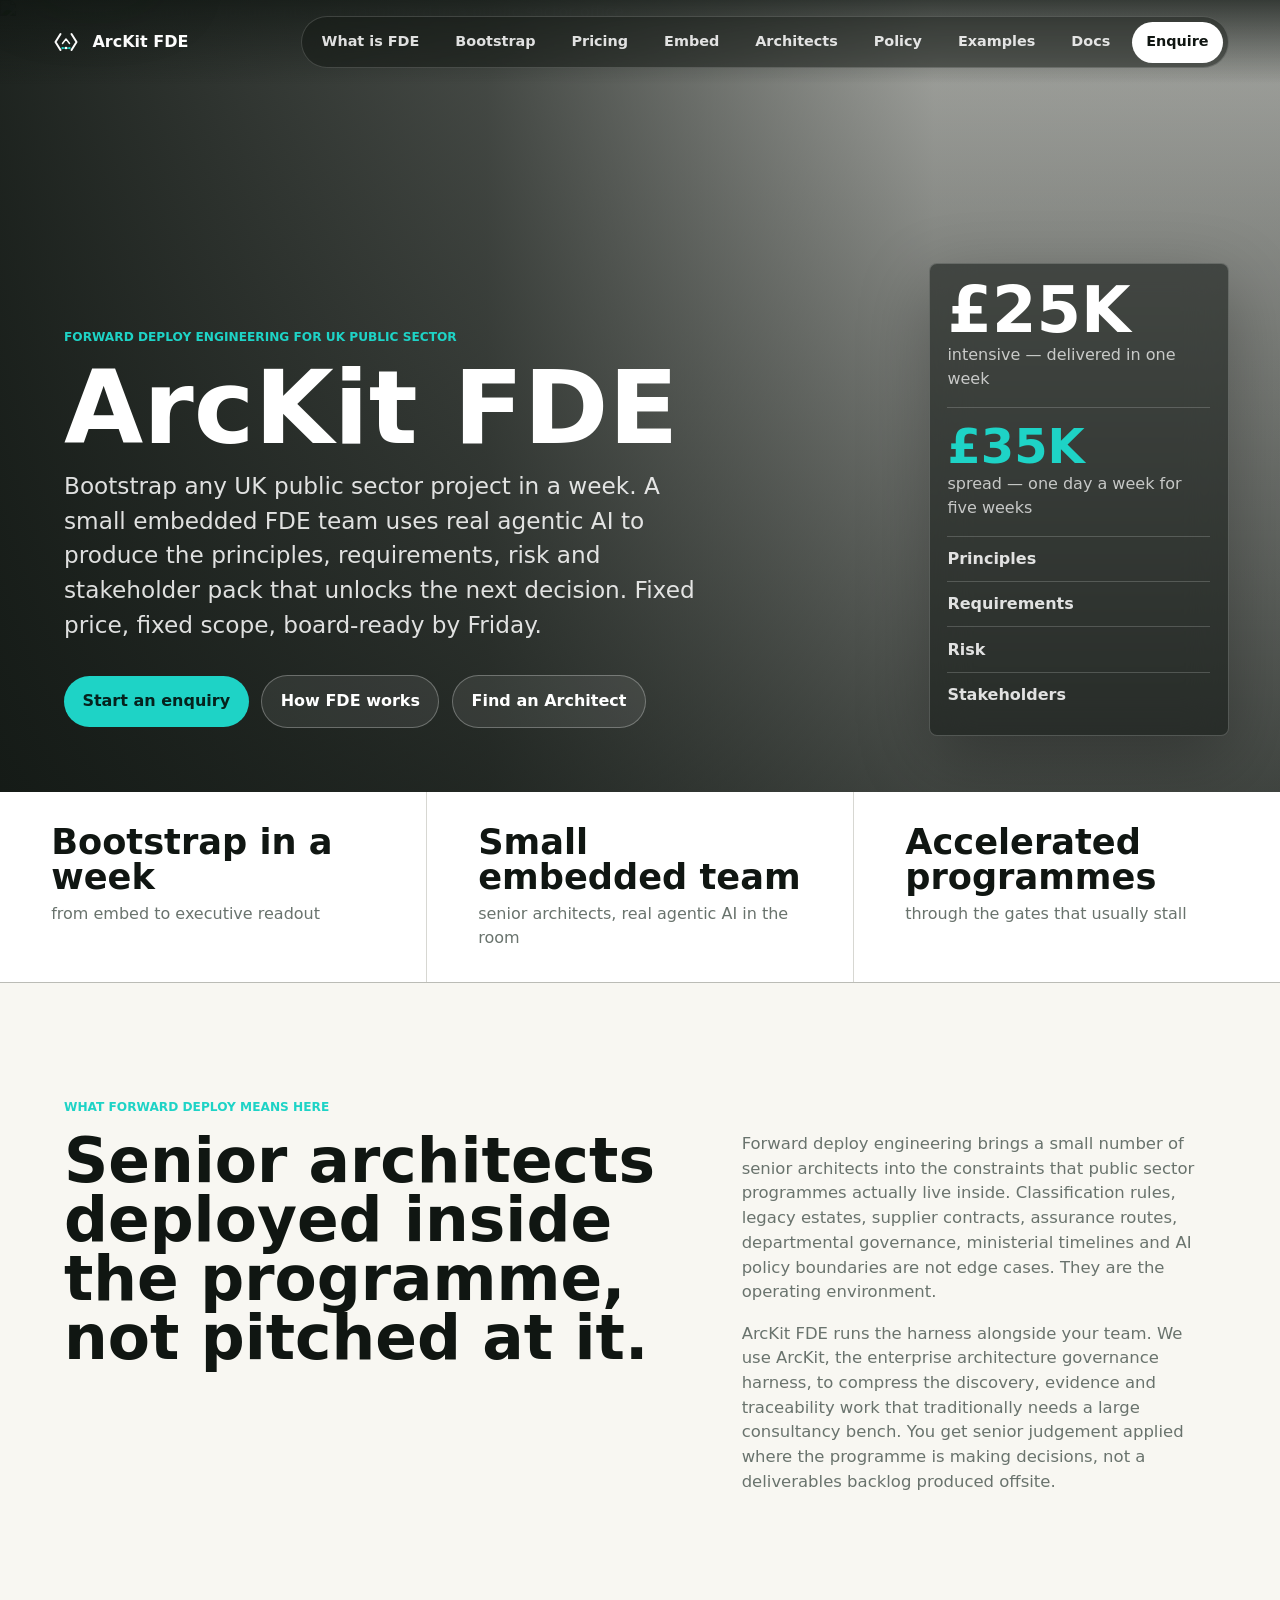
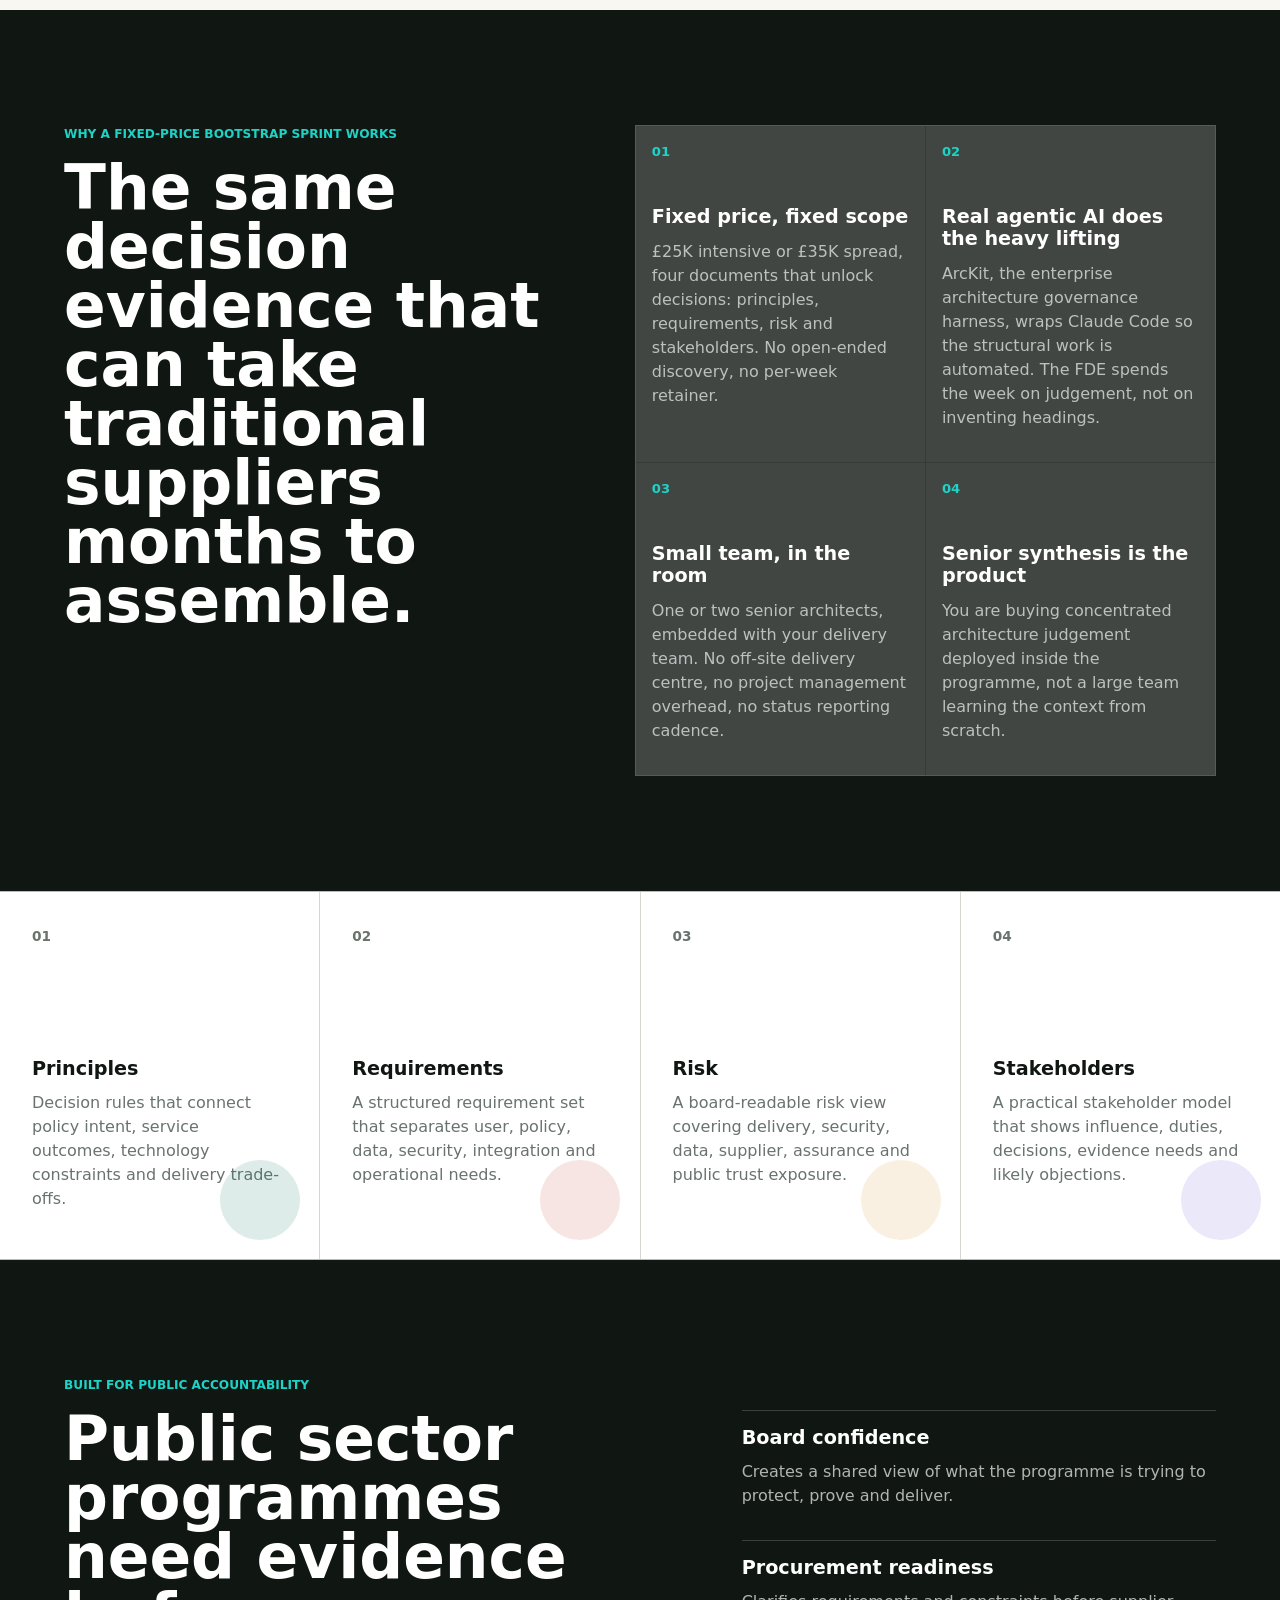
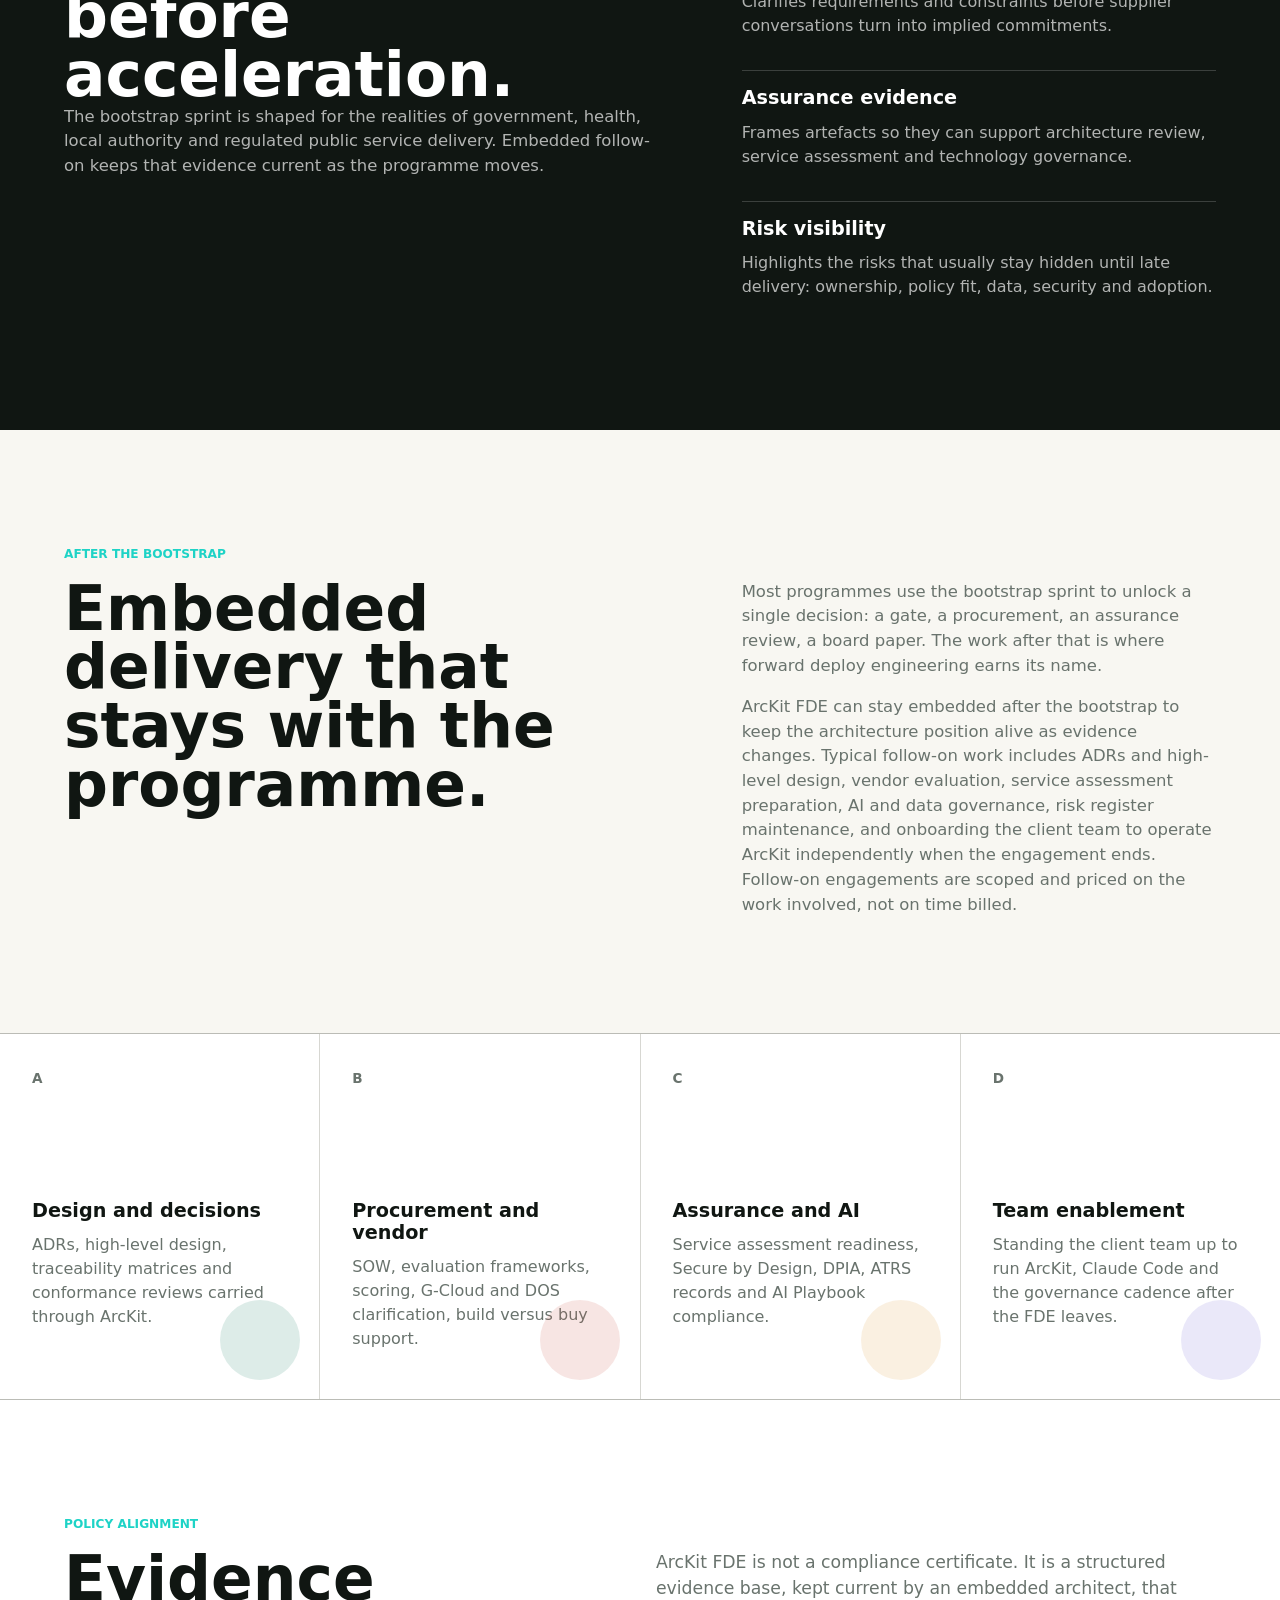
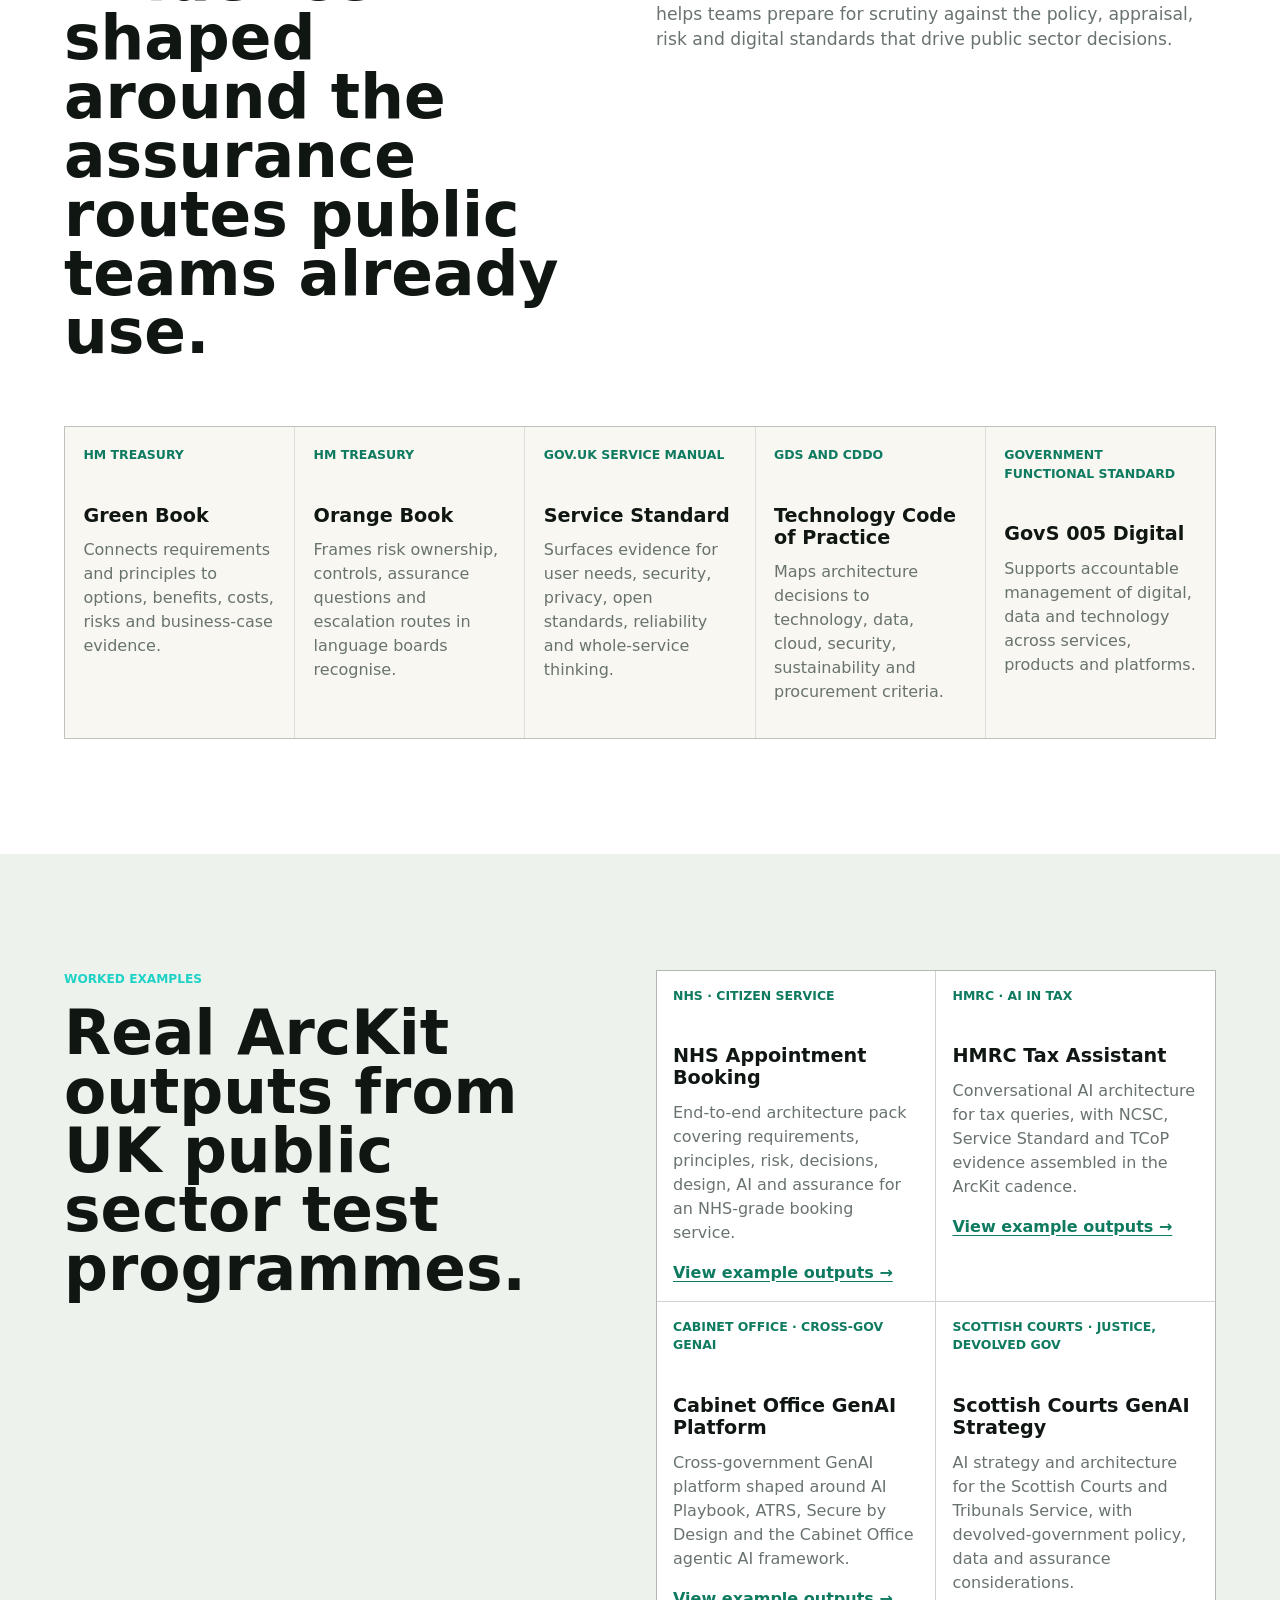
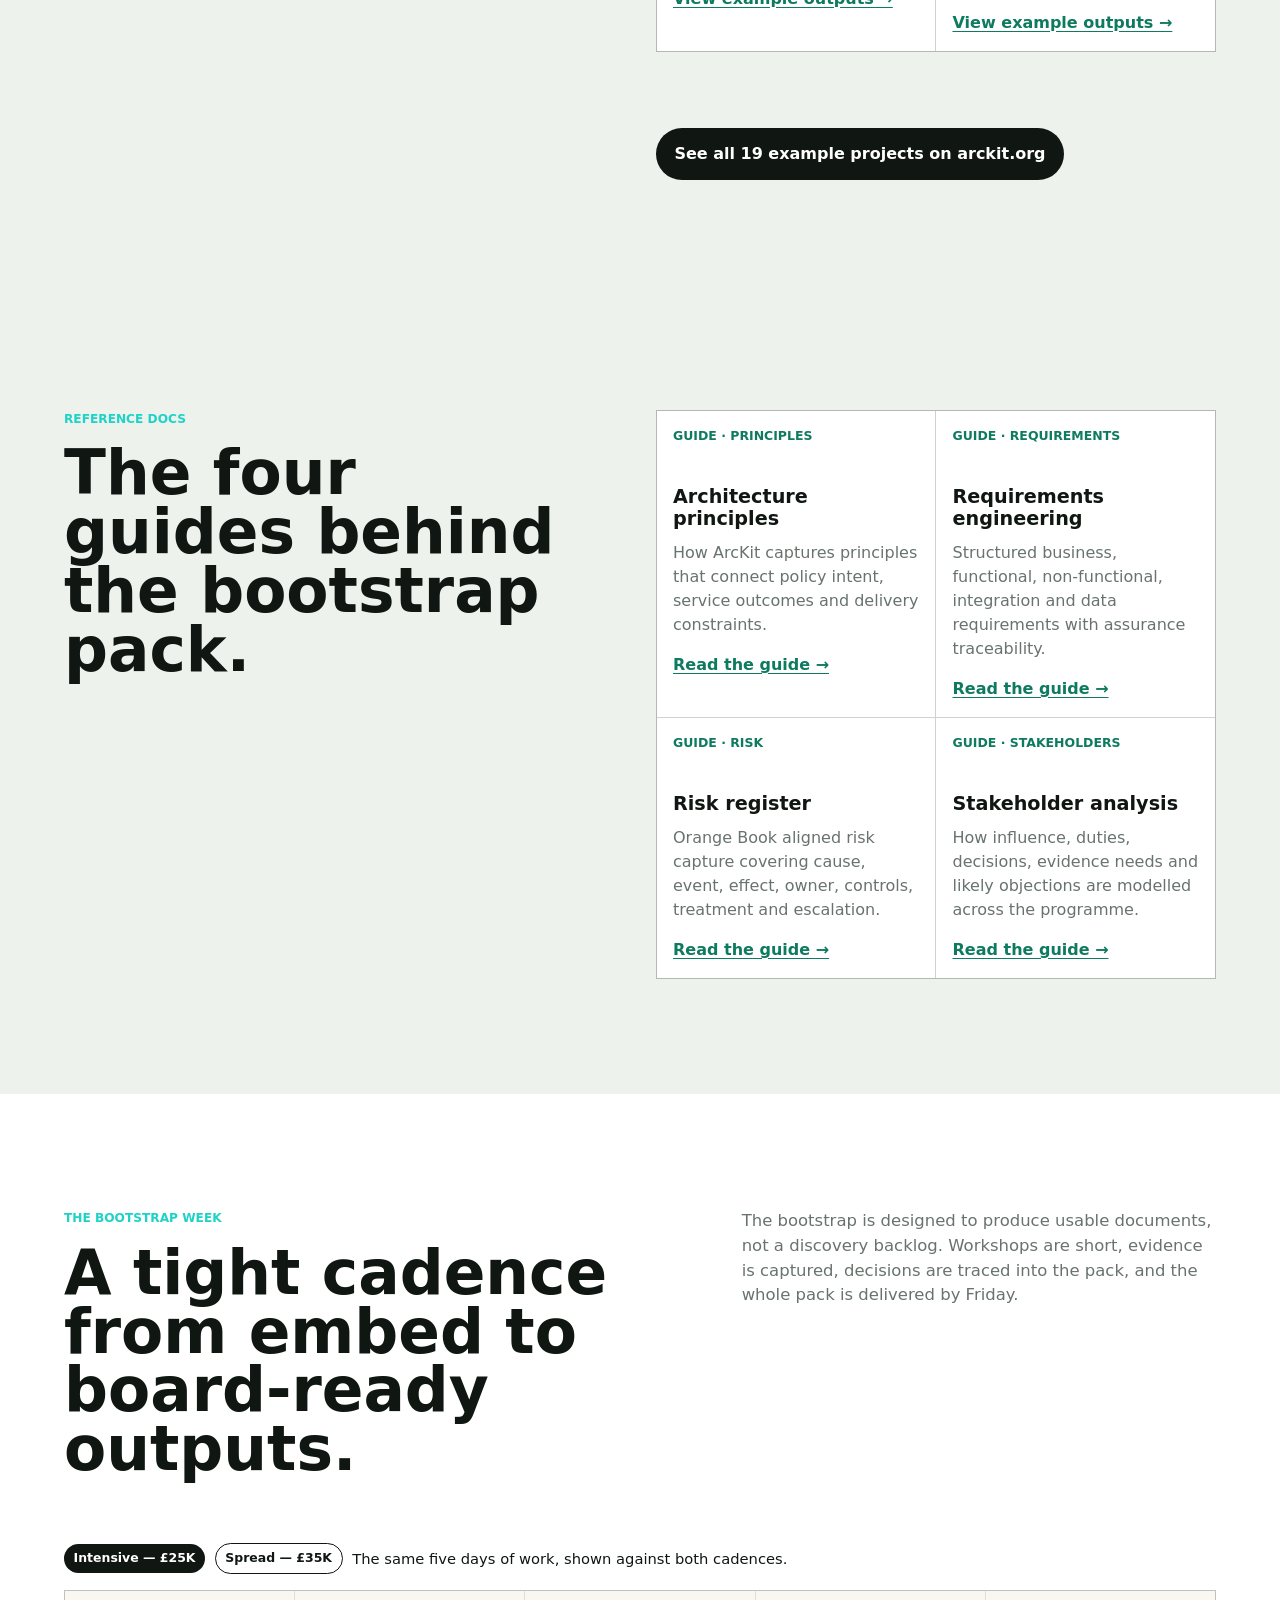
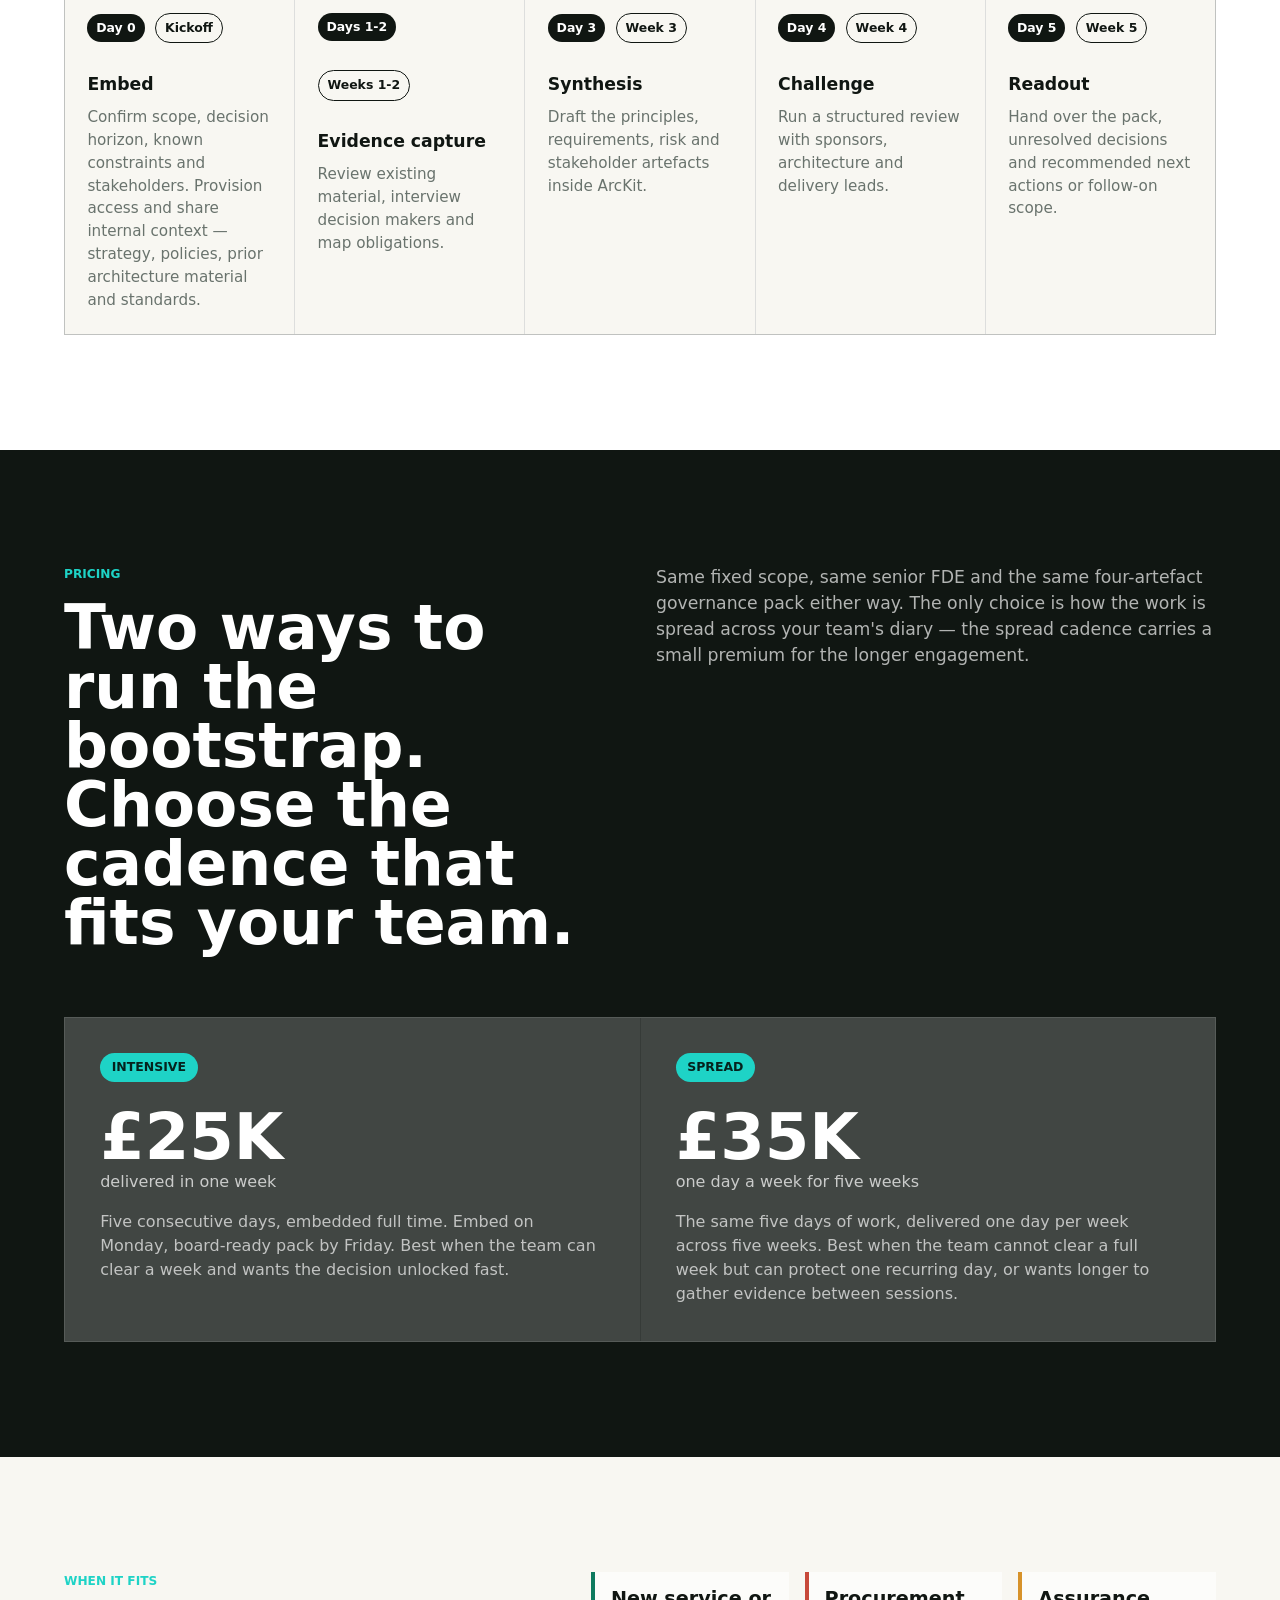
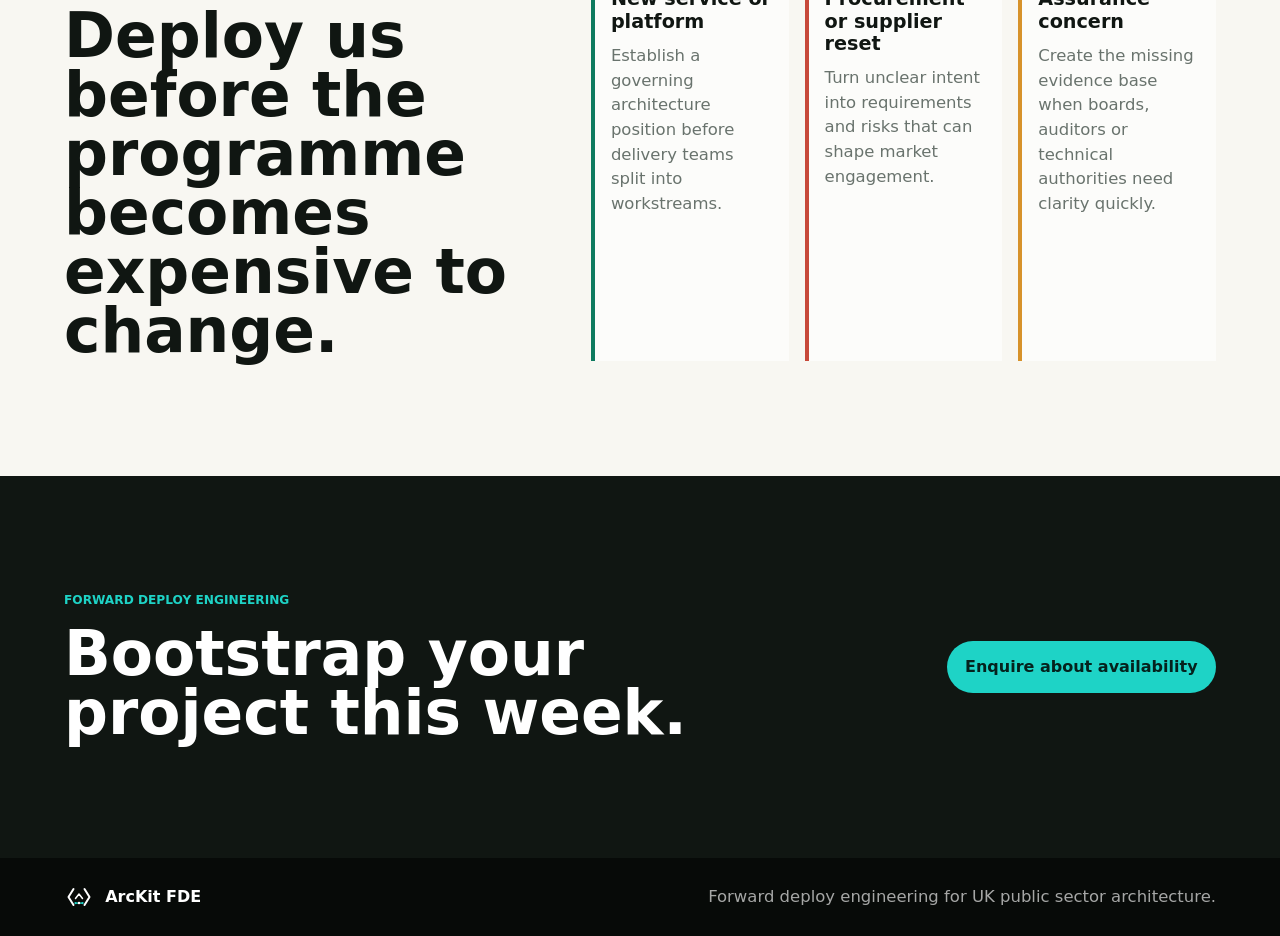
==== commit bf56e13a: "feat: add ArcKit Architects directory page - Add architects.html with certified architect listings -" ====
--- a/index.html
+++ b/index.html
@@ -69,6 +69,7 @@
         <a href="#offer">Bootstrap</a>
         <a href="#pricing">Pricing</a>
         <a href="#embed">Embed</a>
+        <a href="architects.html">Architects</a>
         <a href="#policy">Policy</a>
         <a href="#examples">Examples</a>
         <a href="#docs">Docs</a>
@@ -89,6 +90,7 @@
           <div class="hero-actions">
             <a class="button primary" href="mailto:mark@firstliot.uk?subject=ArcKit%20FDE%20enquiry">Start an enquiry</a>
             <a class="button secondary" href="#what">How FDE works</a>
+            <a class="button secondary" href="architects.html">Find an Architect</a>
           </div>
         </div>
         <aside class="hero-panel" aria-label="Engagement summary">
--- a/styles.css
+++ b/styles.css
@@ -1075,3 +1075,257 @@
     font-weight: 820;
   }
 }
+
+/* Architects Page Styles */
+
+.architects-hero {
+  position: relative;
+  background: var(--ink);
+  color: var(--white);
+  padding: clamp(4rem, 8vw, 8rem) clamp(1rem, 5vw, 4rem);
+}
+
+.architects-hero-content {
+  max-width: 900px;
+  width: min(760px, 100%);
+}
+
+.architects-hero .hero-copy {
+  max-width: 740px;
+  color: rgba(255, 255, 255, 0.86);
+  font-size: clamp(1.15rem, 2vw, 1.45rem);
+}
+
+.architects-section {
+  padding: clamp(4.5rem, 9vw, 8rem) clamp(1rem, 5vw, 4rem);
+  background: var(--paper);
+}
+
+.architects-intro {
+  max-width: 800px;
+  margin-top: 1.5rem;
+  color: var(--muted);
+  font-size: 1.08rem;
+  line-height: 1.6;
+}
+
+.architects-grid {
+  display: grid;
+  grid-template-columns: repeat(auto-fit, minmax(320px, 1fr));
+  gap: 1px;
+  background: var(--line);
+  border: 1px solid var(--line);
+  padding: clamp(1rem, 2vw, 2rem) clamp(1rem, 5vw, 4rem);
+}
+
+.architect-card {
+  background: var(--white);
+  padding: clamp(1.5rem, 3vw, 2rem);
+  display: flex;
+  flex-direction: column;
+  gap: 1.2rem;
+}
+
+.architect-header {
+  display: flex;
+  gap: 1rem;
+  align-items: flex-start;
+}
+
+.architect-avatar {
+  width: 4rem;
+  height: 4rem;
+  border-radius: 50%;
+  background: var(--green);
+  color: var(--white);
+  display: flex;
+  align-items: center;
+  justify-content: center;
+  font-size: 1.4rem;
+  font-weight: 820;
+  flex-shrink: 0;
+}
+
+.architect-identity h3 {
+  margin-bottom: 0.25rem;
+  font-size: 1.4rem;
+  color: var(--ink);
+}
+
+.architect-identity .architect-title {
+  margin-bottom: 0.2rem;
+  color: var(--muted);
+  font-size: 0.95rem;
+  font-weight: 680;
+}
+
+.architect-identity .architect-company {
+  margin: 0;
+  color: var(--green);
+  font-size: 0.88rem;
+  font-weight: 720;
+}
+
+.architect-details {
+  display: flex;
+  flex-direction: column;
+  gap: 0.6rem;
+}
+
+.architect-label {
+  display: inline-block;
+  margin-right: 0.5rem;
+  color: var(--muted);
+  font-size: 0.78rem;
+  font-weight: 820;
+  text-transform: uppercase;
+}
+
+.architect-location,
+.architect-specializations {
+  margin: 0;
+  font-size: 0.95rem;
+  color: var(--ink);
+}
+
+.architect-services {
+  display: flex;
+  flex-wrap: wrap;
+  gap: 0.5rem;
+  margin: 0.5rem 0 0 0;
+  padding: 0;
+  list-style: none;
+}
+
+.architect-services li {
+  border-radius: 999px;
+  background: rgba(16, 22, 18, 0.06);
+  color: var(--ink);
+  padding: 0.3rem 0.8rem;
+  font-size: 0.82rem;
+  font-weight: 680;
+}
+
+.architect-bio {
+  margin: 0;
+}
+
+.architect-bio p {
+  margin: 0;
+  color: var(--muted);
+  font-size: 0.98rem;
+  line-height: 1.6;
+}
+
+.architect-actions {
+  display: flex;
+  align-items: center;
+  gap: 0.8rem;
+  margin-top: 0.5rem;
+}
+
+.architect-link {
+  color: var(--green);
+  font-size: 0.9rem;
+  font-weight: 720;
+  text-decoration: underline;
+  text-underline-offset: 3px;
+}
+
+.architect-link:hover,
+.architect-link:focus-visible {
+  color: var(--ink);
+}
+
+/* Join Section */
+.join-section {
+  background: var(--white);
+}
+
+.join-content {
+  max-width: 800px;
+  margin-top: 1.5rem;
+}
+
+.join-content p {
+  color: var(--muted);
+  font-size: 1.03rem;
+  line-height: 1.6;
+  margin-bottom: 1rem;
+}
+
+.join-content p:last-child {
+  margin-bottom: 1.5rem;
+}
+
+.join-requirements {
+  margin: 1.5rem 0;
+  padding-left: 1.2rem;
+  list-style: none;
+}
+
+.join-requirements li {
+  margin-bottom: 0.75rem;
+  color: var(--muted);
+  font-size: 0.98rem;
+}
+
+.join-requirements strong {
+  color: var(--ink);
+}
+
+/* CTA Section for Architects */
+.cta-section {
+  justify-content: space-between;
+  background: var(--ink);
+  color: var(--white);
+}
+
+.cta-copy {
+  max-width: 720px;
+  color: rgba(255, 255, 255, 0.72);
+  font-size: 1.08rem;
+  margin-bottom: 1.5rem;
+}
+
+/* Active nav link style */
+nav a.active {
+  background: rgba(255, 255, 255, 0.2);
+  color: var(--white);
+}
+
+/* Responsive adjustments for architects page */
+@media (max-width: 760px) {
+  .architects-grid {
+    grid-template-columns: 1fr;
+  }
+
+  .architect-header {
+    flex-direction: column;
+    align-items: flex-start;
+  }
+
+  .architect-avatar {
+    width: 3.5rem;
+    height: 3.5rem;
+    font-size: 1.2rem;
+  }
+
+  .architect-actions {
+    flex-direction: column;
+    align-items: flex-start;
+  }
+
+  .architect-services {
+    justify-content: flex-start;
+  }
+
+  .join-requirements {
+    padding-left: 0;
+  }
+
+  .cta-copy {
+    font-size: 1rem;
+  }
+}
+
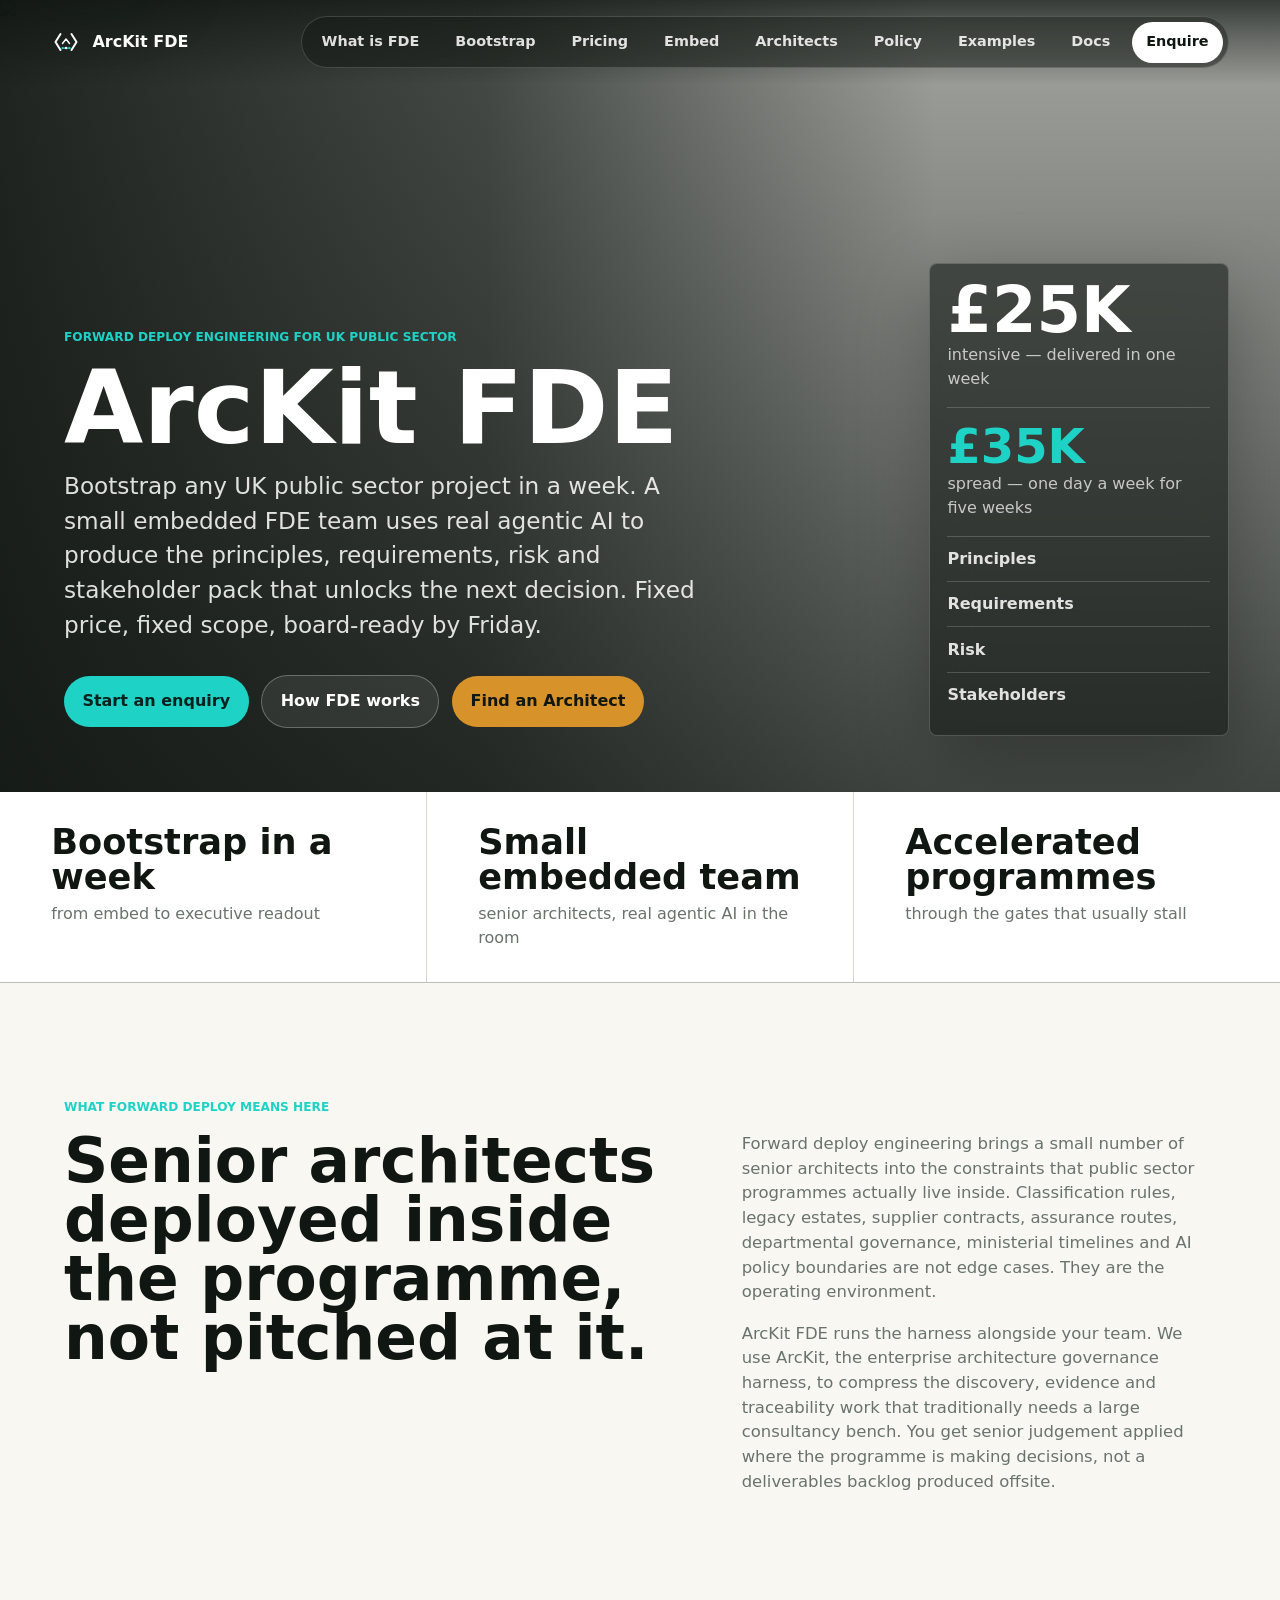
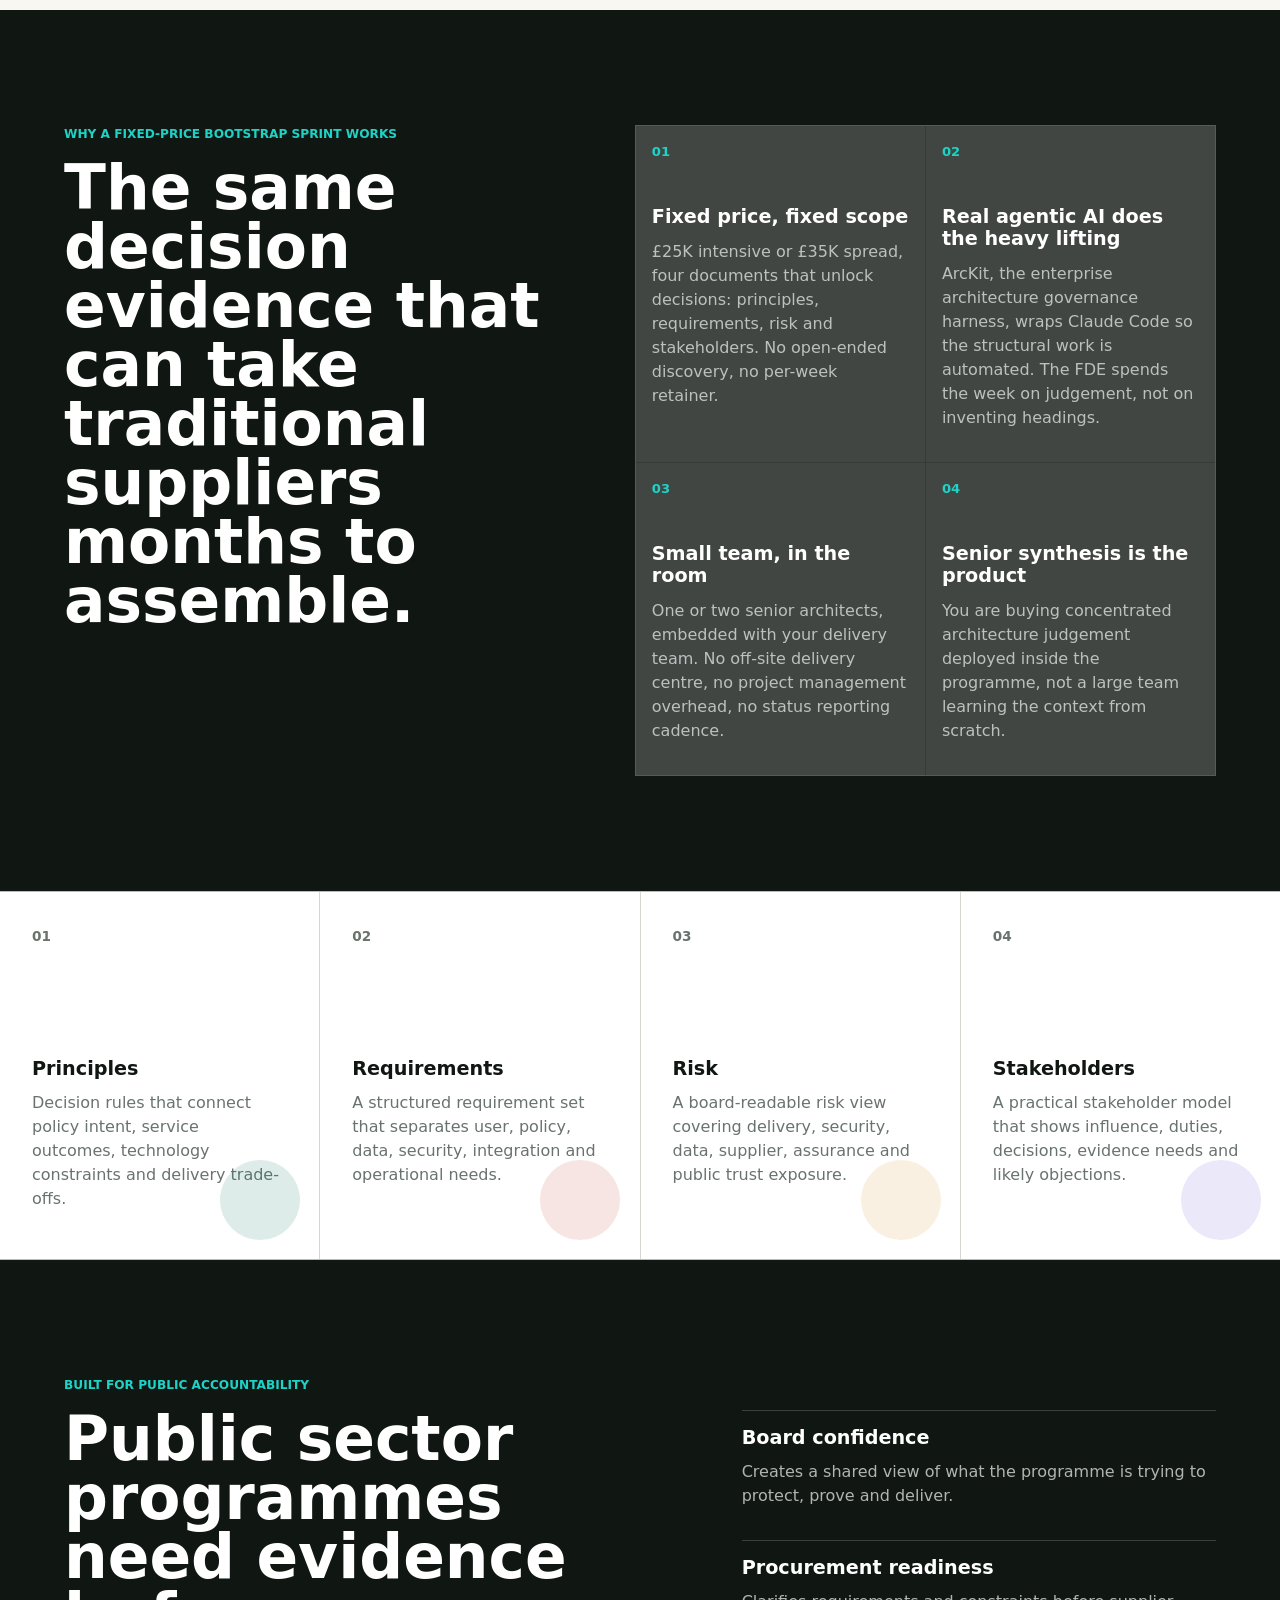
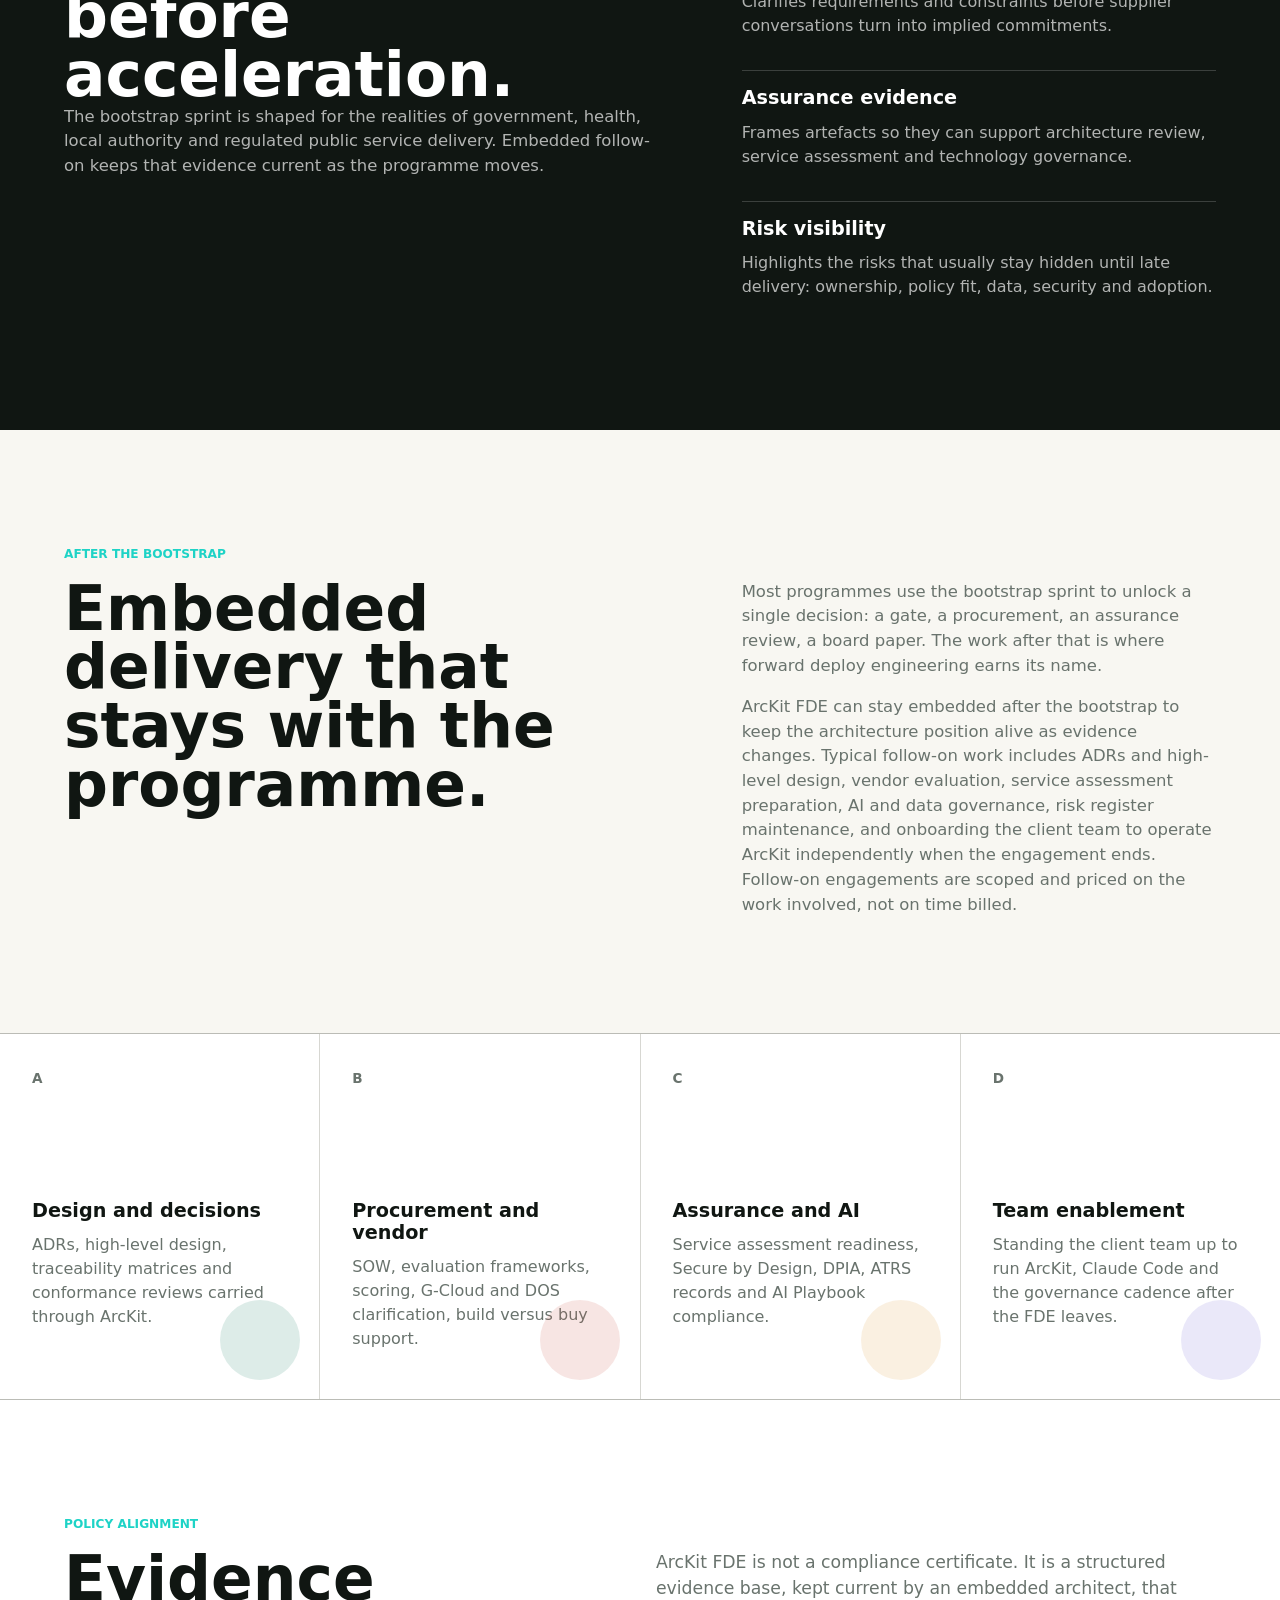
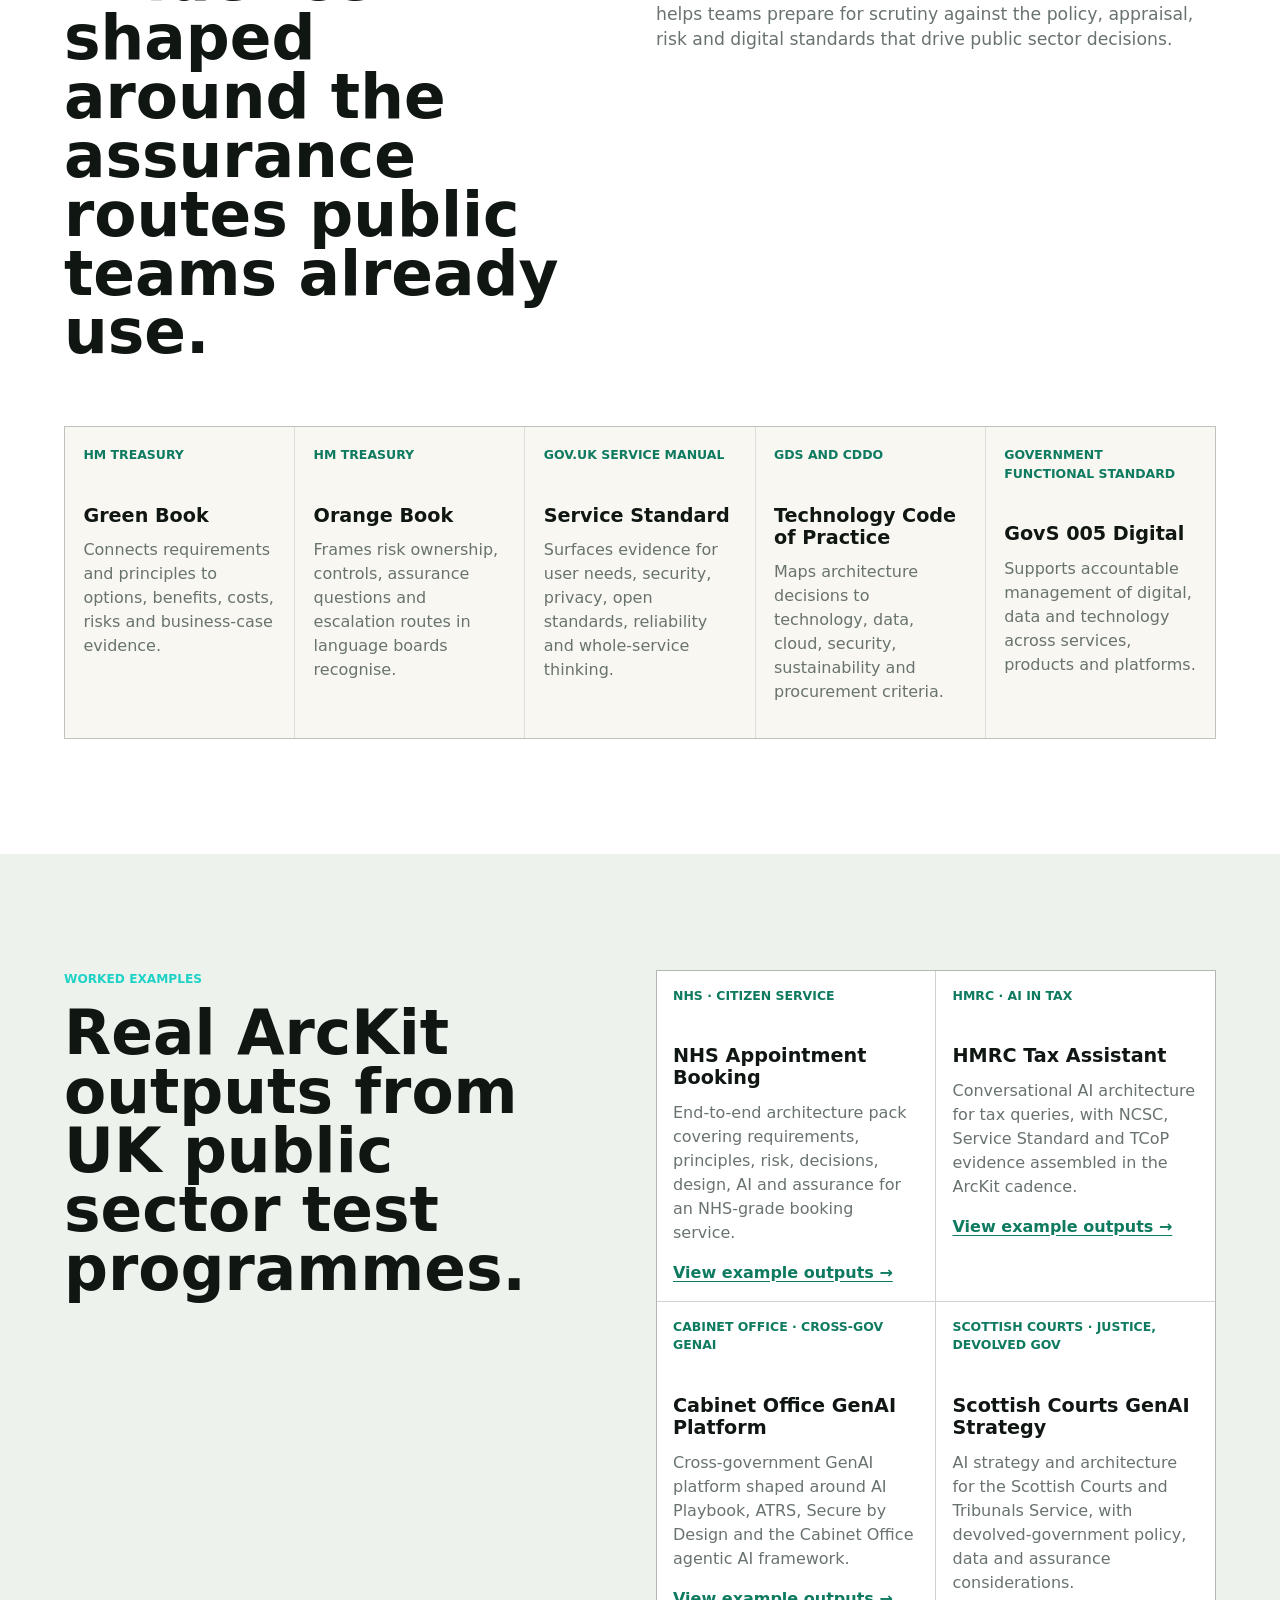
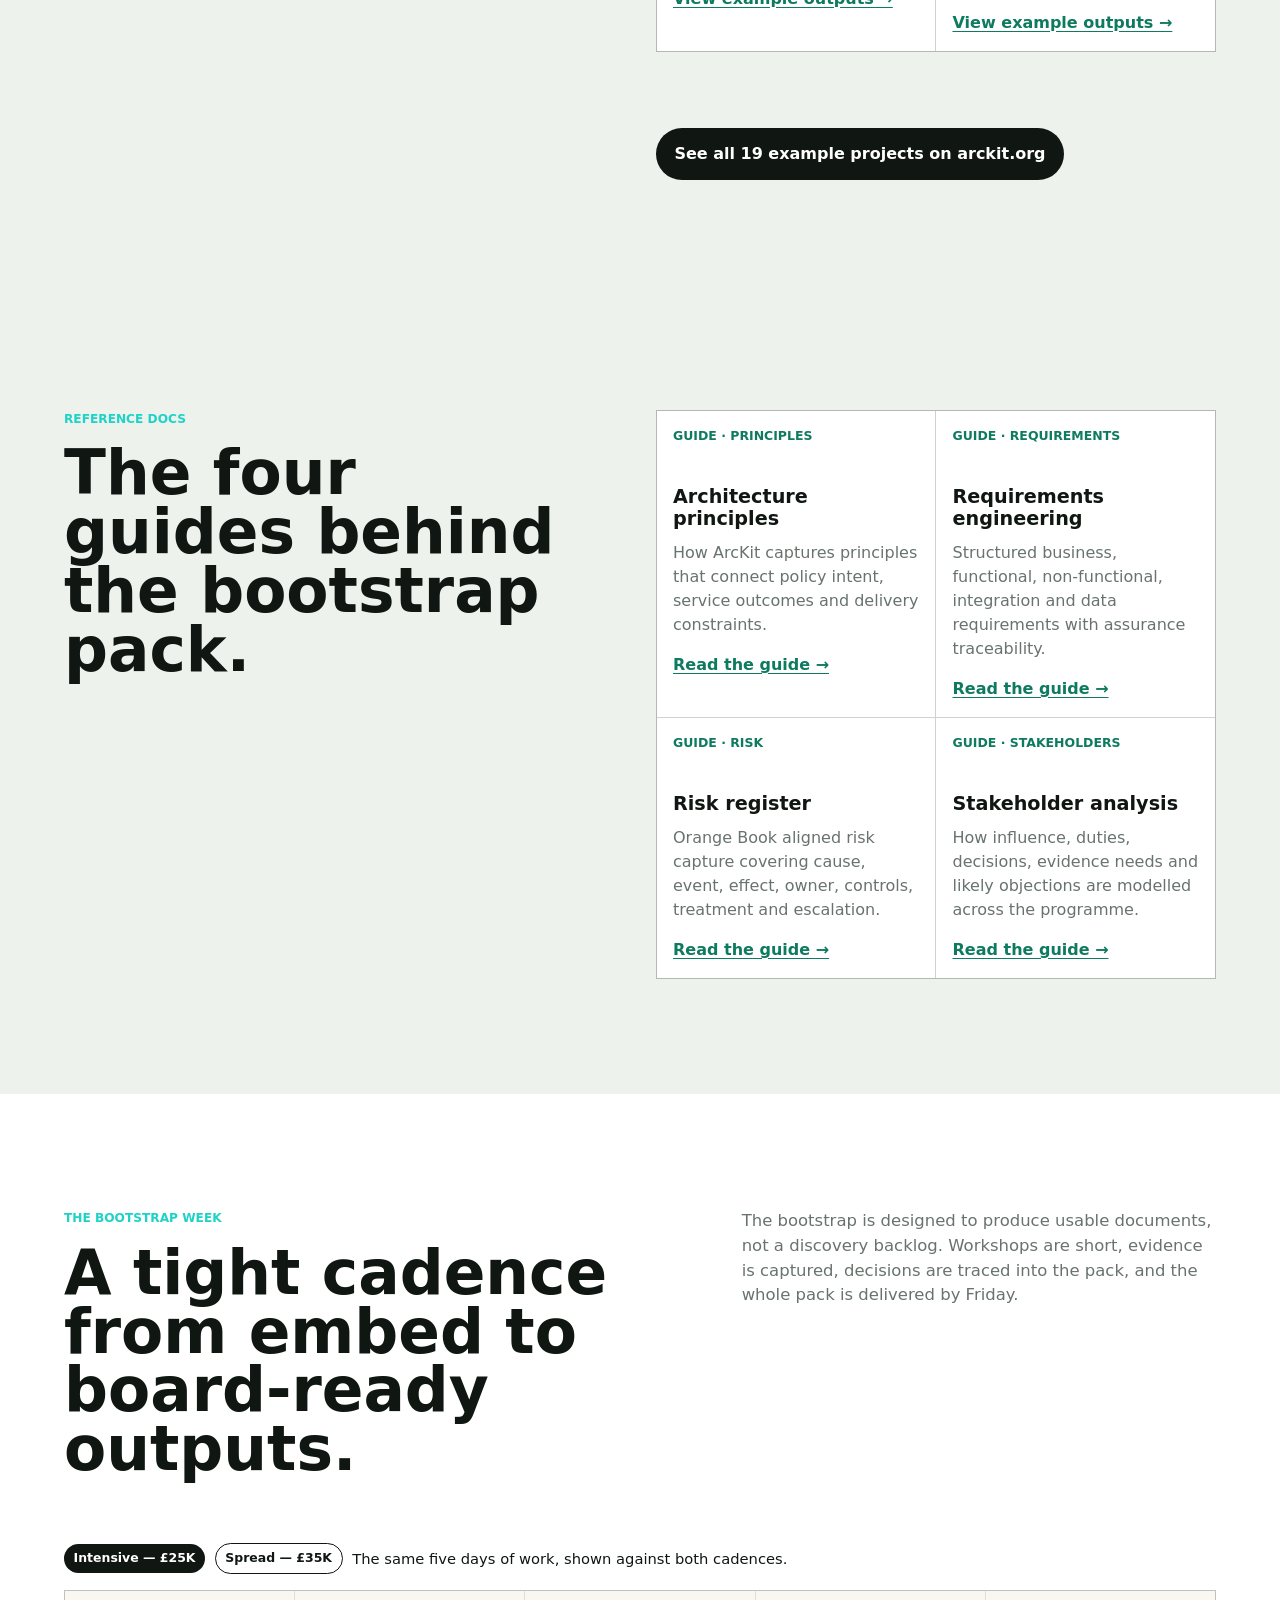
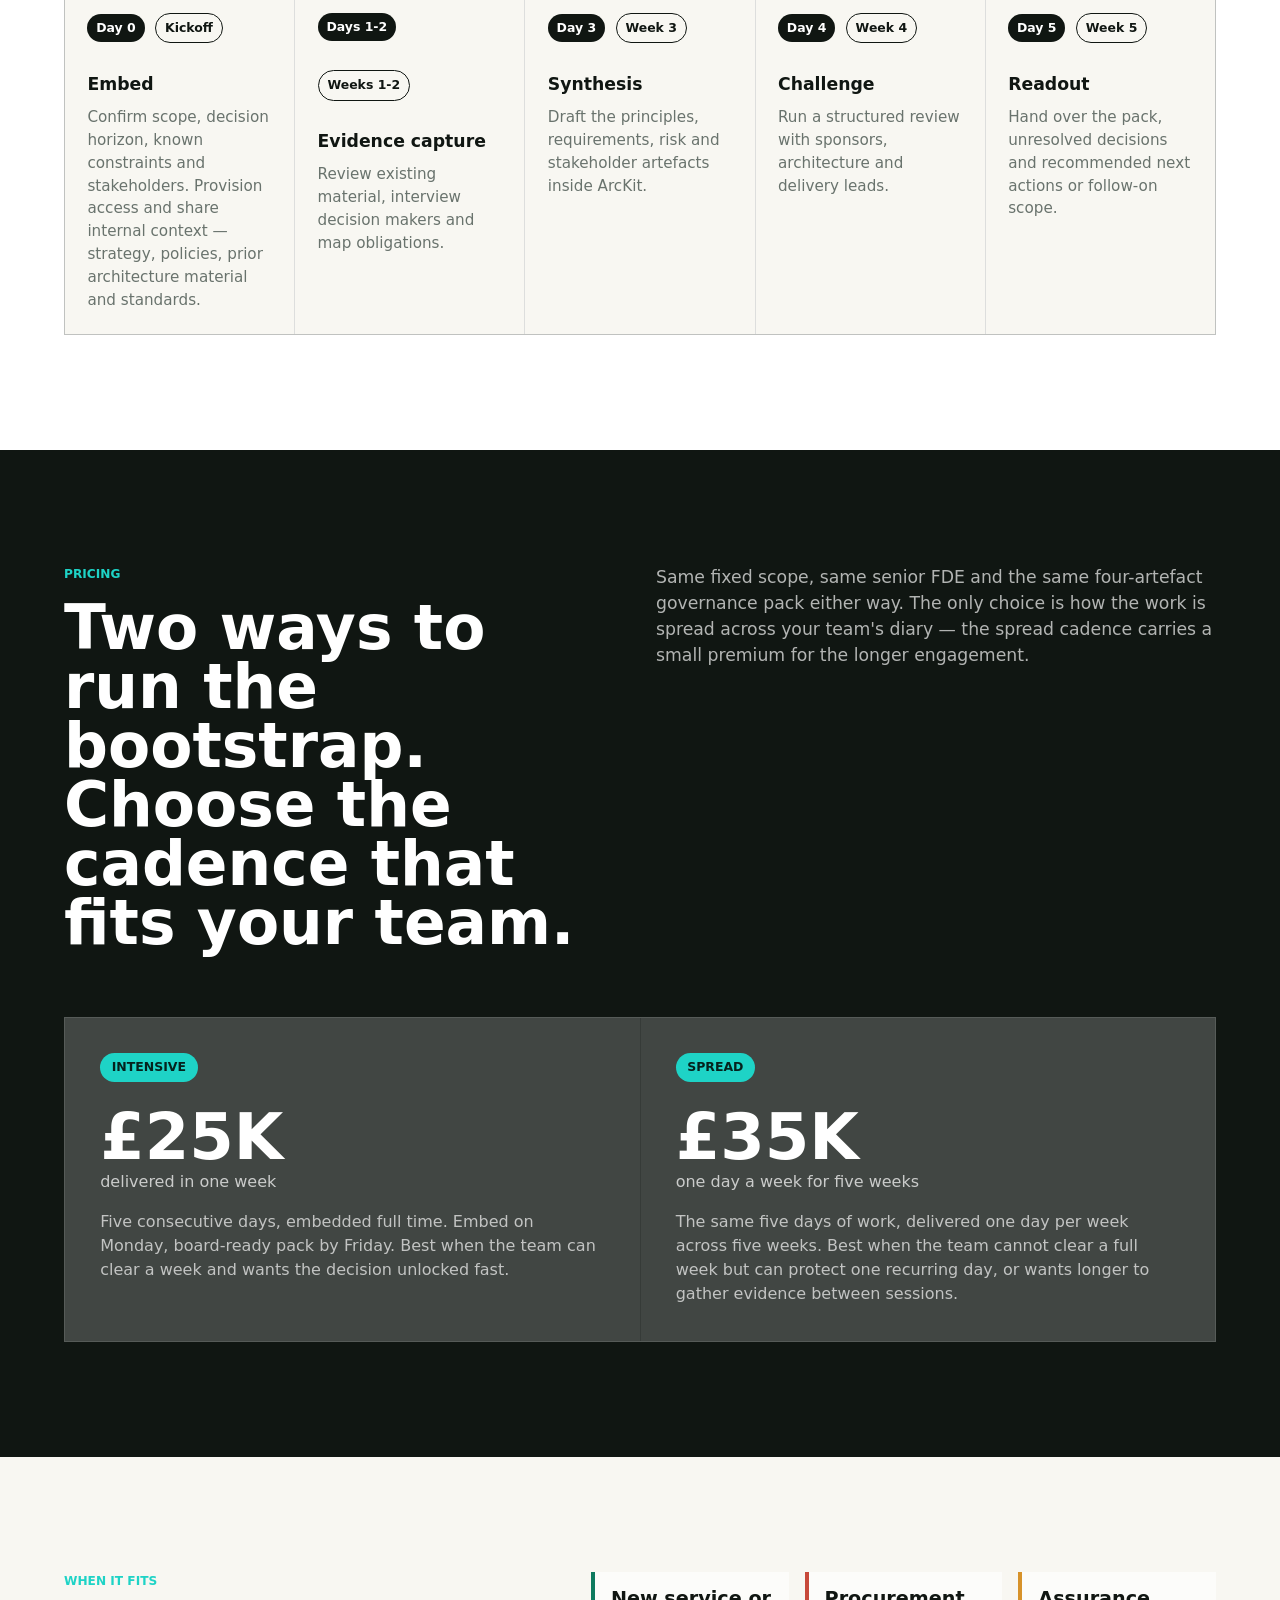
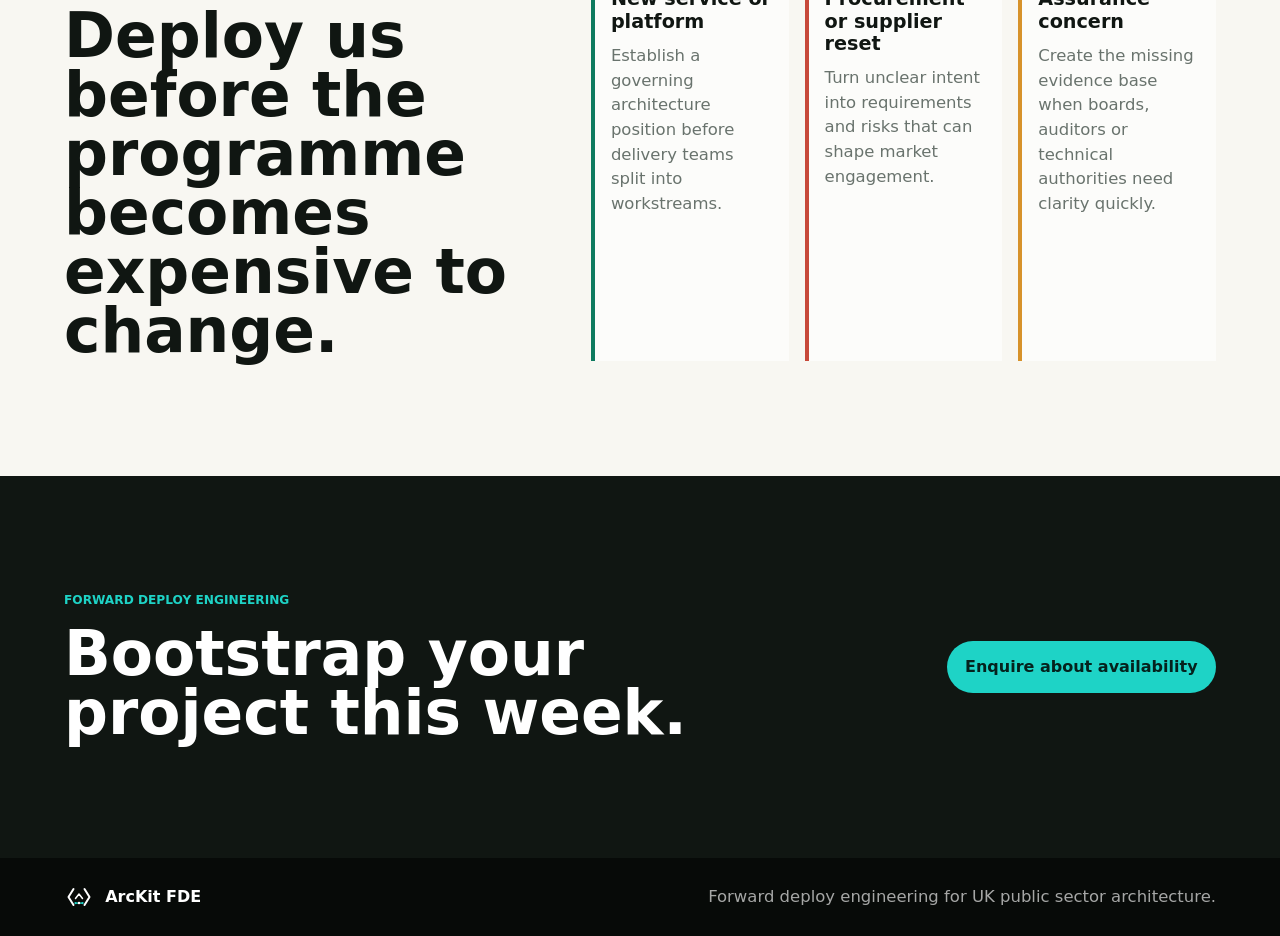
==== commit 95316a39: "style: change Find an Architect button to yellow background - Add .button.yellow class with amber ba" ====
--- a/index.html
+++ b/index.html
@@ -90,7 +90,7 @@
           <div class="hero-actions">
             <a class="button primary" href="mailto:mark@firstliot.uk?subject=ArcKit%20FDE%20enquiry">Start an enquiry</a>
             <a class="button secondary" href="#what">How FDE works</a>
-            <a class="button secondary" href="architects.html">Find an Architect</a>
+            <a class="button yellow" href="architects.html">Find an Architect</a>
           </div>
         </div>
         <aside class="hero-panel" aria-label="Engagement summary">
--- a/styles.css
+++ b/styles.css
@@ -298,6 +298,11 @@
   color: var(--white);
 }
 
+.button.yellow {
+  background: var(--amber);
+  color: var(--ink);
+}
+
 .button.dark {
   background: var(--ink);
   color: var(--white);
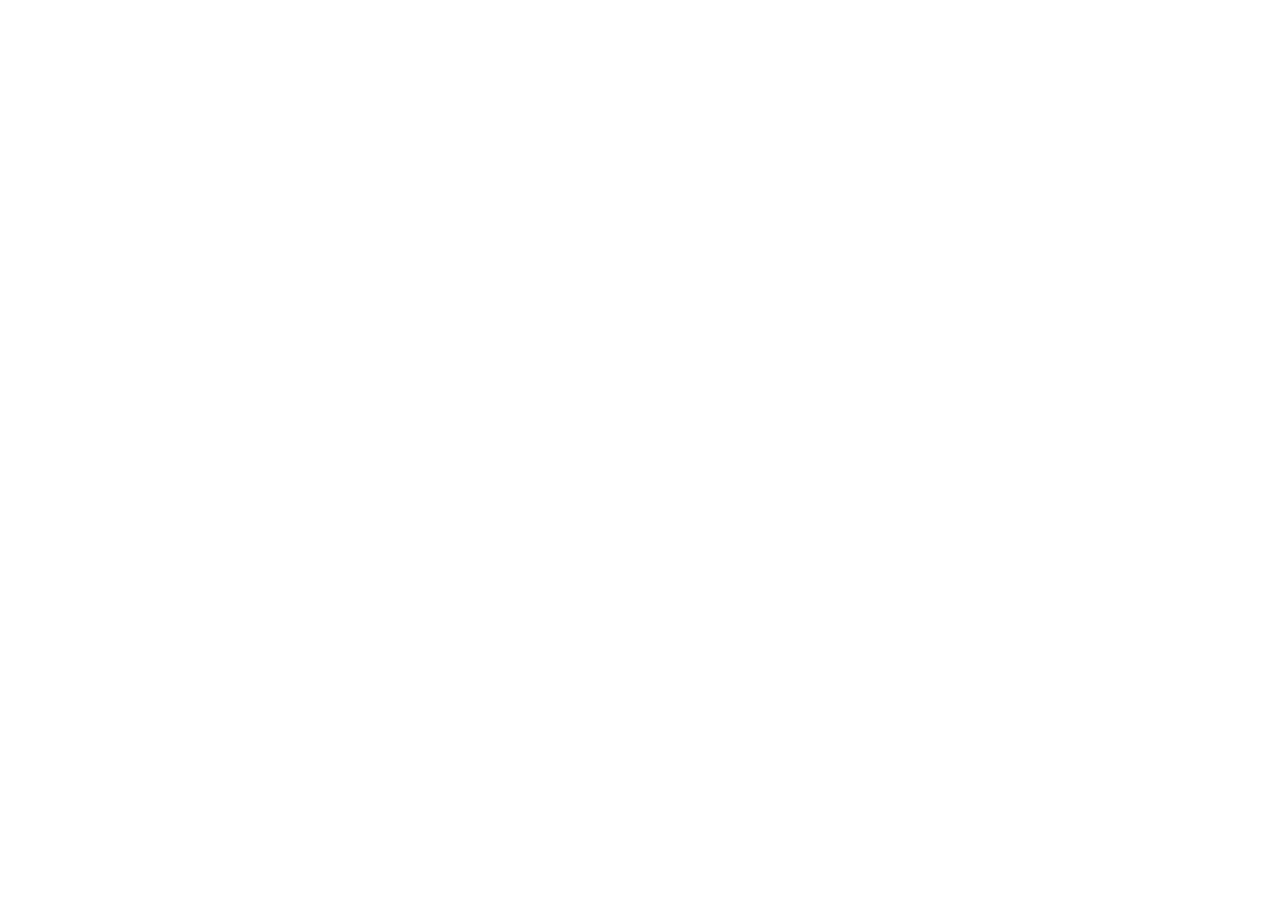
==== commit 3a24ba1c: "Forward every page to arckit.org/fde/ The pages moved to arckit.org in tractorjuice/arc-kit#991 and " ====
--- a/index.html
+++ b/index.html
@@ -1,479 +1,20 @@
 <!doctype html>
+<!-- ArcKit FDE moved to arckit.org/fde/ on 19 October 2026. Its source is docs/fde/ in tractorjuice/arc-kit; this page only forwards old links. -->
 <html lang="en">
   <head>
     <meta charset="utf-8">
     <meta name="viewport" content="width=device-width, initial-scale=1">
     <title>ArcKit FDE | Bootstrap any UK public sector project in a week</title>
-    <meta
-      name="description"
-      content="ArcKit Forward Deploy Engineering bootstraps any UK public sector project. £25K intensive in one week, or £35K spread one day a week across five weeks — fixed price for principles, requirements, risk and stakeholders, delivered by embedded senior architects using real agentic AI."
-    >
-    <meta name="theme-color" content="#101612">
-    <link rel="canonical" href="https://tractorjuice.github.io/arckit-fde/">
+    <link rel="canonical" href="https://arckit.org/fde/">
+    <meta http-equiv="refresh" content="0; url=https://arckit.org/fde/">
     <meta property="og:title" content="ArcKit FDE | Bootstrap any UK public sector project in a week">
-    <meta
-      property="og:description"
-      content="Bootstrap any UK public sector project. £25K intensive in one week, or £35K spread across five weeks — fixed price for the four-artefact governance pack, delivered by a small embedded FDE team running real agentic AI."
-    >
-    <meta property="og:type" content="website">
-    <meta property="og:url" content="https://tractorjuice.github.io/arckit-fde/">
-    <meta property="og:image" content="https://tractorjuice.github.io/arckit-fde/assets/hero-governance-pack.png">
+    <meta property="og:description" content="Bootstrap any UK public sector project. £25K intensive in one week, or £35K spread across five weeks — fixed price for the four-artefact governance pack, delivered by a small embedded FDE team running real agentic AI.">
+    <meta property="og:url" content="https://arckit.org/fde/">
+    <meta property="og:image" content="https://arckit.org/fde/assets/hero-governance-pack.jpg">
     <meta name="twitter:card" content="summary_large_image">
-    <link rel="icon" href="assets/arckit-mark.svg" type="image/svg+xml">
-    <link rel="stylesheet" href="styles.css">
-    <script type="application/ld+json">
-      {
-        "@context": "https://schema.org",
-        "@type": "ProfessionalService",
-        "name": "ArcKit Forward Deploy Engineering",
-        "alternateName": "ArcKit FDE",
-        "url": "https://tractorjuice.github.io/arckit-fde/",
-        "description": "Forward deploy engineering for UK public sector architecture. Bootstrap any project in a week. Senior architects embedded inside delivery teams using real agentic AI to produce decision-grade governance evidence and accelerate programme delivery.",
-        "areaServed": "United Kingdom",
-        "offers": [
-          {
-            "@type": "Offer",
-            "name": "Bootstrap sprint — intensive",
-            "description": "Fixed-price four-artefact governance pack delivered in one intensive week",
-            "price": "25000",
-            "priceCurrency": "GBP"
-          },
-          {
-            "@type": "Offer",
-            "name": "Bootstrap sprint — spread",
-            "description": "Fixed-price four-artefact governance pack delivered one day a week across five weeks",
-            "price": "35000",
-            "priceCurrency": "GBP"
-          }
-        ],
-        "email": "mark@firstliot.uk",
-        "serviceType": "Forward deploy architecture engineering for UK public sector"
-      }
-    </script>
+    <script>location.replace("https://arckit.org/fde/" + location.search + location.hash);</script>
   </head>
   <body>
-    <a class="skip-link" href="#main">Skip to content</a>
-
-    <header class="site-header" aria-label="Primary navigation">
-      <a class="brand" href="#top" aria-label="ArcKit FDE home">
-        <img src="assets/arckit-mark.svg" width="30" height="30" alt="">
-        <span>ArcKit FDE</span>
-      </a>
-      <button class="nav-toggle" type="button" aria-expanded="false" aria-controls="primary-nav" aria-label="Open menu" onclick="var n=document.getElementById('primary-nav');var o=n.classList.toggle('nav--open');this.setAttribute('aria-expanded',o);this.setAttribute('aria-label',o?'Close menu':'Open menu')">
-        <span class="nav-toggle__bar" aria-hidden="true"></span>
-        <span class="nav-toggle__bar" aria-hidden="true"></span>
-        <span class="nav-toggle__bar" aria-hidden="true"></span>
-      </button>
-      <nav id="primary-nav" onclick="if(event.target.tagName==='A'){this.classList.remove('nav--open');var b=document.querySelector('.nav-toggle');if(b){b.setAttribute('aria-expanded','false');b.setAttribute('aria-label','Open menu')}}">
-        <a href="#what">What is FDE</a>
-        <a href="#offer">Bootstrap</a>
-        <a href="#pricing">Pricing</a>
-        <a href="#embed">Embed</a>
-        <a href="architects.html">Architects</a>
-        <a href="#policy">Policy</a>
-        <a href="#examples">Examples</a>
-        <a href="#docs">Docs</a>
-        <a class="nav-cta" href="mailto:mark@firstliot.uk?subject=ArcKit%20FDE%20enquiry">Enquire</a>
-      </nav>
-    </header>
-
-    <main id="main">
-      <section class="hero" id="top" aria-labelledby="hero-title">
-        <img class="hero-media" src="assets/hero-governance-pack.png" width="1672" height="941" fetchpriority="high" alt="Architecture governance documents and dashboard in a public sector office">
-        <div class="hero-shade" aria-hidden="true"></div>
-        <div class="hero-content">
-          <p class="eyebrow">Forward Deploy Engineering for UK public sector</p>
-          <h1 id="hero-title">ArcKit FDE</h1>
-          <p class="hero-copy">
-            Bootstrap any UK public sector project in a week. A small embedded FDE team uses real agentic AI to produce the principles, requirements, risk and stakeholder pack that unlocks the next decision. Fixed price, fixed scope, board-ready by Friday.
-          </p>
-          <div class="hero-actions">
-            <a class="button primary" href="mailto:mark@firstliot.uk?subject=ArcKit%20FDE%20enquiry">Start an enquiry</a>
-            <a class="button secondary" href="#what">How FDE works</a>
-            <a class="button yellow" href="architects.html">Find an Architect</a>
-          </div>
-        </div>
-        <aside class="hero-panel" aria-label="Engagement summary">
-          <span class="price">£25K</span>
-          <span class="price-note">intensive &mdash; delivered in one week</span>
-          <span class="price price-alt">£35K</span>
-          <span class="price-note">spread &mdash; one day a week for five weeks</span>
-          <span class="panel-line">Principles</span>
-          <span class="panel-line">Requirements</span>
-          <span class="panel-line">Risk</span>
-          <span class="panel-line">Stakeholders</span>
-        </aside>
-      </section>
-
-      <section class="signal-band" aria-label="Forward deploy outcomes">
-        <div>
-          <strong>Bootstrap in a week</strong>
-          <span>from embed to executive readout</span>
-        </div>
-        <div>
-          <strong>Small embedded team</strong>
-          <span>senior architects, real agentic AI in the room</span>
-        </div>
-        <div>
-          <strong>Accelerated programmes</strong>
-          <span>through the gates that usually stall</span>
-        </div>
-      </section>
-
-      <section class="section intro" id="what">
-        <div class="section-kicker">What forward deploy means here</div>
-        <div class="split">
-          <div>
-            <h2>Senior architects deployed inside the programme, not pitched at it.</h2>
-          </div>
-          <div class="intro-copy">
-            <p>
-              Forward deploy engineering brings a small number of senior architects into the constraints that public sector programmes actually live inside. Classification rules, legacy estates, supplier contracts, assurance routes, departmental governance, ministerial timelines and AI policy boundaries are not edge cases. They are the operating environment.
-            </p>
-            <p>
-              ArcKit FDE runs the harness alongside your team. We use ArcKit, the enterprise architecture governance harness, to compress the discovery, evidence and traceability work that traditionally needs a large consultancy bench. You get senior judgement applied where the programme is making decisions, not a deliverables backlog produced offsite.
-            </p>
-          </div>
-        </div>
-      </section>
-
-      <section class="value-section" aria-labelledby="value-title">
-        <div>
-          <div class="section-kicker">Why a fixed-price bootstrap sprint works</div>
-          <h2 id="value-title">The same decision evidence that can take traditional suppliers months to assemble.</h2>
-        </div>
-        <div class="value-grid">
-          <article>
-            <span>01</span>
-            <h3>Fixed price, fixed scope</h3>
-            <p>£25K intensive or £35K spread, four documents that unlock decisions: principles, requirements, risk and stakeholders. No open-ended discovery, no per-week retainer.</p>
-          </article>
-          <article>
-            <span>02</span>
-            <h3>Real agentic AI does the heavy lifting</h3>
-            <p>ArcKit, the enterprise architecture governance harness, wraps Claude Code so the structural work is automated. The FDE spends the week on judgement, not on inventing headings.</p>
-          </article>
-          <article>
-            <span>03</span>
-            <h3>Small team, in the room</h3>
-            <p>One or two senior architects, embedded with your delivery team. No off-site delivery centre, no project management overhead, no status reporting cadence.</p>
-          </article>
-          <article>
-            <span>04</span>
-            <h3>Senior synthesis is the product</h3>
-            <p>You are buying concentrated architecture judgement deployed inside the programme, not a large team learning the context from scratch.</p>
-          </article>
-        </div>
-      </section>
-
-      <section class="document-grid" id="offer" aria-label="Bootstrap pack">
-        <article class="doc-card accent-green">
-          <span class="doc-index">01</span>
-          <h3>Principles</h3>
-          <p>Decision rules that connect policy intent, service outcomes, technology constraints and delivery trade-offs.</p>
-        </article>
-        <article class="doc-card accent-red">
-          <span class="doc-index">02</span>
-          <h3>Requirements</h3>
-          <p>A structured requirement set that separates user, policy, data, security, integration and operational needs.</p>
-        </article>
-        <article class="doc-card accent-amber">
-          <span class="doc-index">03</span>
-          <h3>Risk</h3>
-          <p>A board-readable risk view covering delivery, security, data, supplier, assurance and public trust exposure.</p>
-        </article>
-        <article class="doc-card accent-ink">
-          <span class="doc-index">04</span>
-          <h3>Stakeholders</h3>
-          <p>A practical stakeholder model that shows influence, duties, decisions, evidence needs and likely objections.</p>
-        </article>
-      </section>
-
-      <section class="section public-sector" id="public-sector">
-        <div class="section-kicker">Built for public accountability</div>
-        <div class="split">
-          <div>
-            <h2>Public sector programmes need evidence before acceleration.</h2>
-            <p class="lead">
-              The bootstrap sprint is shaped for the realities of government, health, local authority and regulated public service delivery. Embedded follow-on keeps that evidence current as the programme moves.
-            </p>
-          </div>
-          <div class="benefit-list">
-            <div>
-              <h3>Board confidence</h3>
-              <p>Creates a shared view of what the programme is trying to protect, prove and deliver.</p>
-            </div>
-            <div>
-              <h3>Procurement readiness</h3>
-              <p>Clarifies requirements and constraints before supplier conversations turn into implied commitments.</p>
-            </div>
-            <div>
-              <h3>Assurance evidence</h3>
-              <p>Frames artefacts so they can support architecture review, service assessment and technology governance.</p>
-            </div>
-            <div>
-              <h3>Risk visibility</h3>
-              <p>Highlights the risks that usually stay hidden until late delivery: ownership, policy fit, data, security and adoption.</p>
-            </div>
-          </div>
-        </div>
-      </section>
-
-      <section class="section intro" id="embed">
-        <div class="section-kicker">After the bootstrap</div>
-        <div class="split">
-          <div>
-            <h2>Embedded delivery that stays with the programme.</h2>
-          </div>
-          <div class="intro-copy">
-            <p>
-              Most programmes use the bootstrap sprint to unlock a single decision: a gate, a procurement, an assurance review, a board paper. The work after that is where forward deploy engineering earns its name.
-            </p>
-            <p>
-              ArcKit FDE can stay embedded after the bootstrap to keep the architecture position alive as evidence changes. Typical follow-on work includes ADRs and high-level design, vendor evaluation, service assessment preparation, AI and data governance, risk register maintenance, and onboarding the client team to operate ArcKit independently when the engagement ends. Follow-on engagements are scoped and priced on the work involved, not on time billed.
-            </p>
-          </div>
-        </div>
-      </section>
-
-      <section class="document-grid" aria-label="Forward deploy follow-on areas">
-        <article class="doc-card accent-green">
-          <span class="doc-index">A</span>
-          <h3>Design and decisions</h3>
-          <p>ADRs, high-level design, traceability matrices and conformance reviews carried through ArcKit.</p>
-        </article>
-        <article class="doc-card accent-red">
-          <span class="doc-index">B</span>
-          <h3>Procurement and vendor</h3>
-          <p>SOW, evaluation frameworks, scoring, G-Cloud and DOS clarification, build versus buy support.</p>
-        </article>
-        <article class="doc-card accent-amber">
-          <span class="doc-index">C</span>
-          <h3>Assurance and AI</h3>
-          <p>Service assessment readiness, Secure by Design, DPIA, ATRS records and AI Playbook compliance.</p>
-        </article>
-        <article class="doc-card accent-ink">
-          <span class="doc-index">D</span>
-          <h3>Team enablement</h3>
-          <p>Standing the client team up to run ArcKit, Claude Code and the governance cadence after the FDE leaves.</p>
-        </article>
-      </section>
-
-      <section class="policy-section" id="policy" aria-labelledby="policy-title">
-        <div class="section-kicker">Policy alignment</div>
-        <div class="policy-header">
-          <h2 id="policy-title">Evidence shaped around the assurance routes public teams already use.</h2>
-          <p>
-            ArcKit FDE is not a compliance certificate. It is a structured evidence base, kept current by an embedded architect, that helps teams prepare for scrutiny against the policy, appraisal, risk and digital standards that drive public sector decisions.
-          </p>
-        </div>
-        <div class="policy-grid">
-          <a href="https://www.gov.uk/government/publications/the-green-book-appraisal-and-evaluation-in-central-government" rel="noopener">
-            <span>HM Treasury</span>
-            <h3>Green Book</h3>
-            <p>Connects requirements and principles to options, benefits, costs, risks and business-case evidence.</p>
-          </a>
-          <a href="https://www.gov.uk/government/publications/orange-book" rel="noopener">
-            <span>HM Treasury</span>
-            <h3>Orange Book</h3>
-            <p>Frames risk ownership, controls, assurance questions and escalation routes in language boards recognise.</p>
-          </a>
-          <a href="https://www.gov.uk/service-manual/digital-by-default" rel="noopener">
-            <span>GOV.UK Service Manual</span>
-            <h3>Service Standard</h3>
-            <p>Surfaces evidence for user needs, security, privacy, open standards, reliability and whole-service thinking.</p>
-          </a>
-          <a href="https://www.gov.uk/guidance/the-technology-code-of-practice" rel="noopener">
-            <span>GDS and CDDO</span>
-            <h3>Technology Code of Practice</h3>
-            <p>Maps architecture decisions to technology, data, cloud, security, sustainability and procurement criteria.</p>
-          </a>
-          <a href="https://www.gov.uk/government/publications/government-functional-standard-govs-005-digital" rel="noopener">
-            <span>Government functional standard</span>
-            <h3>GovS 005 Digital</h3>
-            <p>Supports accountable management of digital, data and technology across services, products and platforms.</p>
-          </a>
-        </div>
-      </section>
-
-      <section class="samples-section" id="examples" aria-labelledby="examples-title">
-        <div>
-          <div class="section-kicker">Worked examples</div>
-          <h2 id="examples-title">Real ArcKit outputs from UK public sector test programmes.</h2>
-        </div>
-        <div class="sample-preview">
-          <article>
-            <span>NHS &middot; citizen service</span>
-            <h3>NHS Appointment Booking</h3>
-            <p>End-to-end architecture pack covering requirements, principles, risk, decisions, design, AI and assurance for an NHS-grade booking service.</p>
-            <p><a href="https://tractorjuice.github.io/arckit-test-project-v7-nhs-appointment/" rel="noopener">View example outputs &rarr;</a></p>
-          </article>
-          <article>
-            <span>HMRC &middot; AI in tax</span>
-            <h3>HMRC Tax Assistant</h3>
-            <p>Conversational AI architecture for tax queries, with NCSC, Service Standard and TCoP evidence assembled in the ArcKit cadence.</p>
-            <p><a href="https://tractorjuice.github.io/arckit-test-project-v2-hmrc-chatbot/" rel="noopener">View example outputs &rarr;</a></p>
-          </article>
-          <article>
-            <span>Cabinet Office &middot; cross-gov GenAI</span>
-            <h3>Cabinet Office GenAI Platform</h3>
-            <p>Cross-government GenAI platform shaped around AI Playbook, ATRS, Secure by Design and the Cabinet Office agentic AI framework.</p>
-            <p><a href="https://tractorjuice.github.io/arckit-test-project-v9-cabinet-office-genai/" rel="noopener">View example outputs &rarr;</a></p>
-          </article>
-          <article>
-            <span>Scottish Courts &middot; justice, devolved gov</span>
-            <h3>Scottish Courts GenAI Strategy</h3>
-            <p>AI strategy and architecture for the Scottish Courts and Tribunals Service, with devolved-government policy, data and assurance considerations.</p>
-            <p><a href="https://tractorjuice.github.io/arckit-test-project-v14-scottish-courts/" rel="noopener">View example outputs &rarr;</a></p>
-          </article>
-        </div>
-        <a class="button dark" href="https://arckit.org/use-cases.html" rel="noopener">See all 19 example projects on arckit.org</a>
-      </section>
-
-      <section class="samples-section" id="docs" aria-labelledby="docs-title">
-        <div>
-          <div class="section-kicker">Reference docs</div>
-          <h2 id="docs-title">The four guides behind the bootstrap pack.</h2>
-        </div>
-        <div class="sample-preview">
-          <article>
-            <span>Guide &middot; principles</span>
-            <h3>Architecture principles</h3>
-            <p>How ArcKit captures principles that connect policy intent, service outcomes and delivery constraints.</p>
-            <p><a href="https://arckit.org/guide-viewer.html?guide=principles" rel="noopener">Read the guide &rarr;</a></p>
-          </article>
-          <article>
-            <span>Guide &middot; requirements</span>
-            <h3>Requirements engineering</h3>
-            <p>Structured business, functional, non-functional, integration and data requirements with assurance traceability.</p>
-            <p><a href="https://arckit.org/guide-viewer.html?guide=requirements" rel="noopener">Read the guide &rarr;</a></p>
-          </article>
-          <article>
-            <span>Guide &middot; risk</span>
-            <h3>Risk register</h3>
-            <p>Orange Book aligned risk capture covering cause, event, effect, owner, controls, treatment and escalation.</p>
-            <p><a href="https://arckit.org/guide-viewer.html?guide=risk" rel="noopener">Read the guide &rarr;</a></p>
-          </article>
-          <article>
-            <span>Guide &middot; stakeholders</span>
-            <h3>Stakeholder analysis</h3>
-            <p>How influence, duties, decisions, evidence needs and likely objections are modelled across the programme.</p>
-            <p><a href="https://arckit.org/guide-viewer.html?guide=stakeholders" rel="noopener">Read the guide &rarr;</a></p>
-          </article>
-        </div>
-      </section>
-
-      <section class="delivery" id="delivery" aria-labelledby="delivery-title">
-        <div class="delivery-header">
-          <div>
-            <div class="section-kicker">The bootstrap week</div>
-            <h2 id="delivery-title">A tight cadence from embed to board-ready outputs.</h2>
-          </div>
-          <p>
-            The bootstrap is designed to produce usable documents, not a discovery backlog. Workshops are short, evidence is captured, decisions are traced into the pack, and the whole pack is delivered by Friday.
-          </p>
-        </div>
-        <p class="timeline-legend">
-          <span class="timeline-key intensive">Intensive &mdash; &pound;25K</span>
-          <span class="timeline-key spread">Spread &mdash; &pound;35K</span>
-          The same five days of work, shown against both cadences.
-        </p>
-        <ol class="timeline">
-          <li>
-            <span>Day 0</span>
-            <span class="timeline-alt">Kickoff</span>
-            <strong>Embed</strong>
-            <p>Confirm scope, decision horizon, known constraints and stakeholders. Provision access and share internal context — strategy, policies, prior architecture material and standards.</p>
-          </li>
-          <li>
-            <span>Days 1-2</span>
-            <span class="timeline-alt">Weeks 1-2</span>
-            <strong>Evidence capture</strong>
-            <p>Review existing material, interview decision makers and map obligations.</p>
-          </li>
-          <li>
-            <span>Day 3</span>
-            <span class="timeline-alt">Week 3</span>
-            <strong>Synthesis</strong>
-            <p>Draft the principles, requirements, risk and stakeholder artefacts inside ArcKit.</p>
-          </li>
-          <li>
-            <span>Day 4</span>
-            <span class="timeline-alt">Week 4</span>
-            <strong>Challenge</strong>
-            <p>Run a structured review with sponsors, architecture and delivery leads.</p>
-          </li>
-          <li>
-            <span>Day 5</span>
-            <span class="timeline-alt">Week 5</span>
-            <strong>Readout</strong>
-            <p>Hand over the pack, unresolved decisions and recommended next actions or follow-on scope.</p>
-          </li>
-        </ol>
-      </section>
-
-      <section class="pricing" id="pricing" aria-labelledby="pricing-title">
-        <div class="pricing-header">
-          <div>
-            <div class="section-kicker">Pricing</div>
-            <h2 id="pricing-title">Two ways to run the bootstrap. Choose the cadence that fits your team.</h2>
-          </div>
-          <p>
-            Same fixed scope, same senior FDE and the same four-artefact governance pack either way. The only choice is how the work is spread across your team's diary — the spread cadence carries a small premium for the longer engagement.
-          </p>
-        </div>
-        <div class="pricing-grid">
-          <article class="pricing-card">
-            <span class="pricing-tag">Intensive</span>
-            <span class="price">£25K</span>
-            <span class="price-note">delivered in one week</span>
-            <p>Five consecutive days, embedded full time. Embed on Monday, board-ready pack by Friday. Best when the team can clear a week and wants the decision unlocked fast.</p>
-          </article>
-          <article class="pricing-card">
-            <span class="pricing-tag">Spread</span>
-            <span class="price">£35K</span>
-            <span class="price-note">one day a week for five weeks</span>
-            <p>The same five days of work, delivered one day per week across five weeks. Best when the team cannot clear a full week but can protect one recurring day, or wants longer to gather evidence between sessions.</p>
-          </article>
-        </div>
-      </section>
-
-      <section class="outcomes" aria-label="When to use ArcKit FDE">
-        <div class="outcome-copy">
-          <div class="section-kicker">When it fits</div>
-          <h2>Deploy us before the programme becomes expensive to change.</h2>
-        </div>
-        <div class="outcome-columns">
-          <div>
-            <h3>New service or platform</h3>
-            <p>Establish a governing architecture position before delivery teams split into workstreams.</p>
-          </div>
-          <div>
-            <h3>Procurement or supplier reset</h3>
-            <p>Turn unclear intent into requirements and risks that can shape market engagement.</p>
-          </div>
-          <div>
-            <h3>Assurance concern</h3>
-            <p>Create the missing evidence base when boards, auditors or technical authorities need clarity quickly.</p>
-          </div>
-        </div>
-      </section>
-
-      <section class="cta-section" aria-labelledby="cta-title">
-        <div>
-          <p class="eyebrow">Forward deploy engineering</p>
-          <h2 id="cta-title">Bootstrap your project this week.</h2>
-        </div>
-        <a class="button primary" href="mailto:mark@firstliot.uk?subject=ArcKit%20FDE%20enquiry">Enquire about availability</a>
-      </section>
-    </main>
-
-    <footer>
-      <div class="footer-brand">
-        <img src="assets/arckit-mark.svg" width="30" height="30" alt="">
-        <span>ArcKit FDE</span>
-      </div>
-      <p>Forward deploy engineering for UK public sector architecture.</p>
-    </footer>
+    <p>ArcKit FDE has moved to <a href="https://arckit.org/fde/">arckit.org/fde/</a>.</p>
   </body>
 </html>
